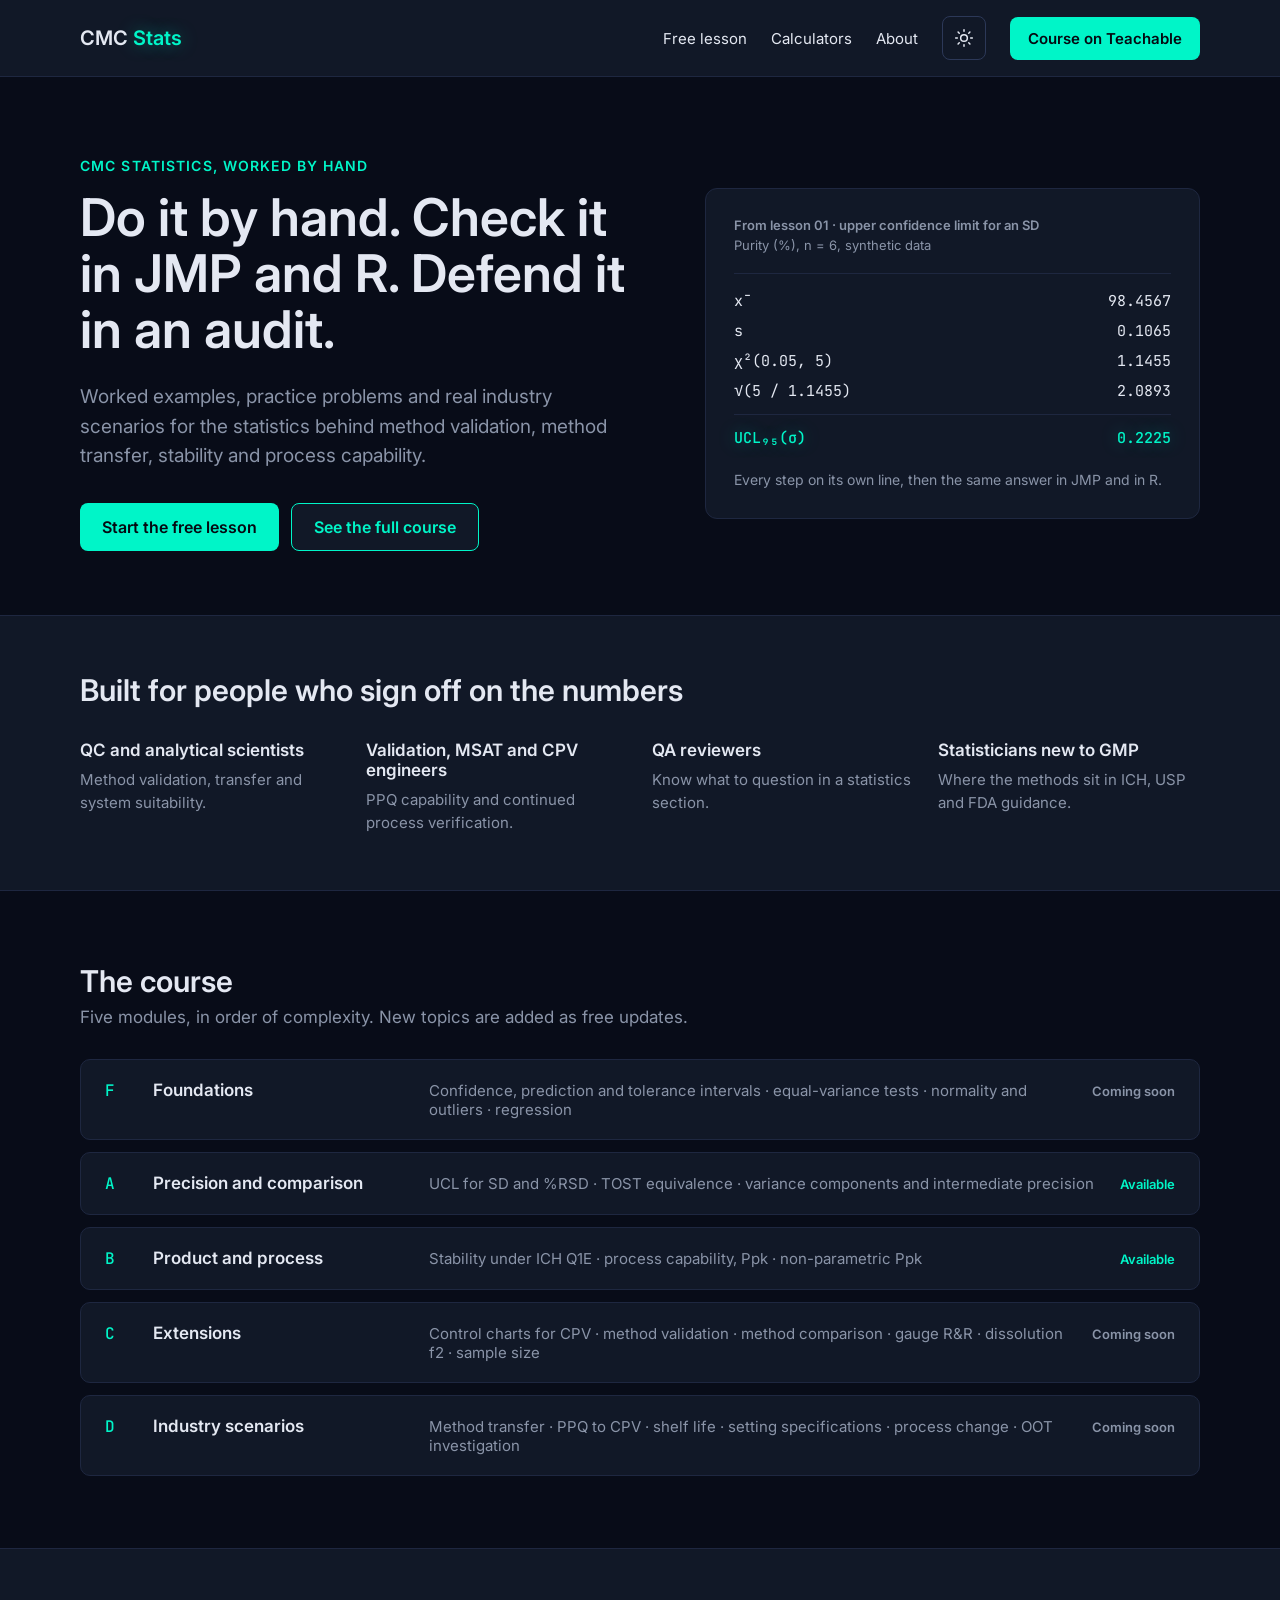
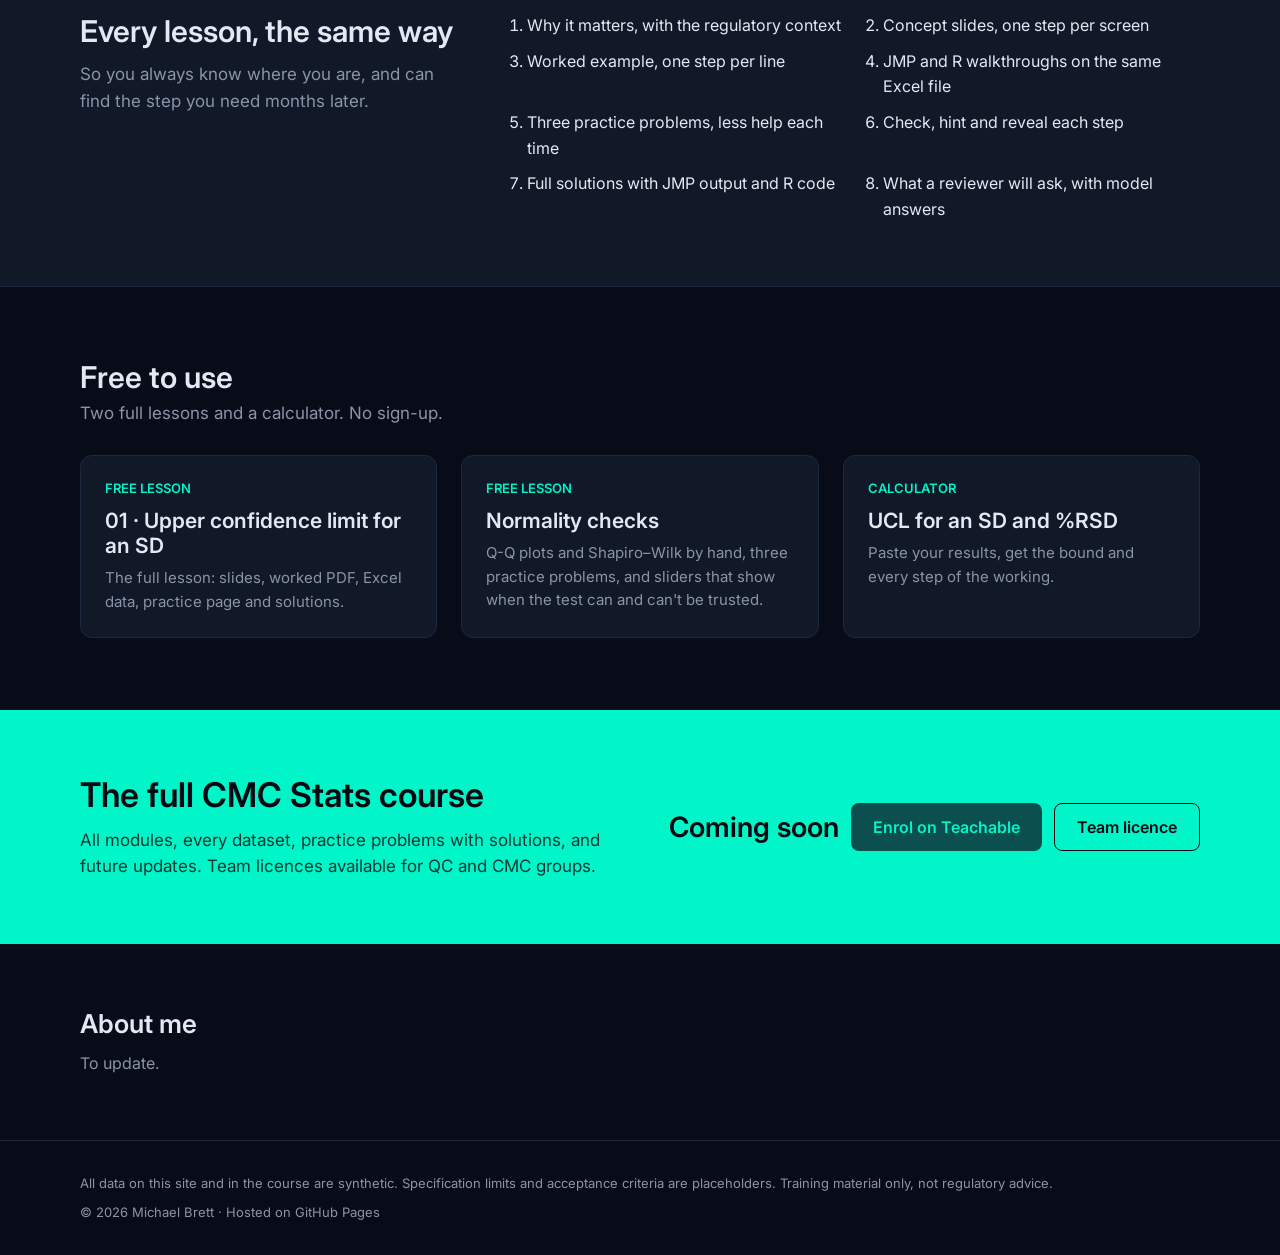
==== index.html @ 7815f7bc "Add free lesson: normality checks; typeset fractions in lesson 01 New lesson at lessons/normality/: " ====
<!DOCTYPE html>
<html lang="en"><head><meta charset="utf-8"><meta name="viewport" content="width=device-width, initial-scale=1">
<title>CMC Stats – worked statistics for pharma manufacturing</title><meta name="description" content="Worked examples, practice problems and industry scenarios for CMC statistics: method validation, transfer, stability and capability, by hand, in JMP and in R.">
<link rel="preconnect" href="https://fonts.googleapis.com"><link href="https://fonts.googleapis.com/css2?family=Inter:wght@400;500;600;700&family=JetBrains+Mono:wght@400;500&display=swap" rel="stylesheet"><link rel="icon" href="assets/favicon.svg" type="image/svg+xml"><link rel="stylesheet" href="assets/site.css"><script src="assets/theme.js"></script>
</head><body>


<div id="root" class="theme dark" style="font-family: Inter, system-ui, sans-serif; color: var(--ink); background: var(--bg); min-height: 100%">

<header style="border-bottom: 1px solid var(--line); background: var(--surface)">
<nav style="max-width: 1120px; margin: 0 auto; padding: 16px 24px; display: flex; flex-wrap: wrap; align-items: center; gap: 24px">
<a href="index.html" style="font-family: Inter, sans-serif; font-weight: 600; font-size: 20px; color: var(--ink); text-decoration: none; flex-grow: 1">CMC <span class="glow" style="color: var(--accent)">Stats</span></a>
<a href="#free-lesson" style="font-size: 15px; color: var(--ink); text-decoration: none">Free lesson</a>
<a href="calculator.html" style="font-size: 15px; color: var(--ink); text-decoration: none">Calculators</a>
<a href="#about" style="font-size: 15px; color: var(--ink); text-decoration: none">About</a>
<button type="button" class="theme-toggle" aria-label="Switch theme" style="width: 44px; height: 44px; border-radius: 8px; border: 1px solid var(--line-strong); background: var(--surface); color: var(--ink); cursor: pointer; display: flex; align-items: center; justify-content: center; padding: 0"><svg class="i-moon" width="20" height="20" viewBox="0 0 24 24" fill="none" stroke="currentColor" stroke-width="1.8" stroke-linecap="round" stroke-linejoin="round" aria-hidden="true"><path d="M21 12.8A9 9 0 1 1 11.2 3a7 7 0 0 0 9.8 9.8z"></path></svg><svg class="i-sun" width="20" height="20" viewBox="0 0 24 24" fill="none" stroke="currentColor" stroke-width="1.8" stroke-linecap="round" aria-hidden="true"><circle cx="12" cy="12" r="4"></circle><path d="M12 2v2M12 20v2M4.9 4.9l1.4 1.4M17.7 17.7l1.4 1.4M2 12h2M20 12h2M4.9 19.1l1.4-1.4M17.7 6.3l1.4-1.4"></path></svg></button>
<a href="#buy" style="font-size: 15px; font-weight: 600; color: var(--on-accent); background: var(--accent); padding: 12px 18px; border-radius: 8px; text-decoration: none">Course on Teachable</a>
</nav>
</header>

<section style="max-width: 1120px; margin: 0 auto; padding: 80px 24px 64px; display: flex; flex-wrap: wrap; gap: 48px; align-items: center">
<div style="flex: 1 1 520px; min-width: 0">
<p style="margin: 0 0 16px; font-size: 14px; font-weight: 600; letter-spacing: 0.08em; text-transform: uppercase; color: var(--accent)">CMC statistics, worked by hand</p>
<h1 style="margin: 0 0 24px; font-family: Inter, sans-serif; font-weight: 600; font-size: 52px; line-height: 1.08">Do it by hand. Check it in JMP and R. Defend it in an audit.</h1>
<p style="margin: 0 0 32px; font-size: 19px; line-height: 1.55; color: var(--muted); max-width: 560px">Worked examples, practice problems and real industry scenarios for the statistics behind method validation, method transfer, stability and process capability.</p>
<div style="display: flex; flex-wrap: wrap; gap: 12px">
<a href="#free-lesson" style="font-size: 16px; font-weight: 600; color: var(--on-accent); background: var(--accent); padding: 14px 22px; border-radius: 8px; text-decoration: none">Start the free lesson</a>
<a href="#buy" style="font-size: 16px; font-weight: 600; color: var(--accent); background: var(--surface); border: 1px solid var(--accent); padding: 13px 22px; border-radius: 8px; text-decoration: none">See the full course</a>
</div>
</div>
<div style="flex: 1 1 380px; min-width: 0; background: var(--surface); border: 1px solid var(--line); border-radius: 12px; padding: 28px">
<p style="margin: 0 0 4px; font-size: 13px; font-weight: 600; color: var(--muted)">From lesson 01 · upper confidence limit for an SD</p>
<p style="margin: 0 0 20px; font-size: 13px; color: var(--muted)">Purity (%), n = 6, synthetic data</p>
<div style="font-family: 'JetBrains Mono', monospace; font-size: 15px; line-height: 2; border-top: 1px solid var(--line); padding-top: 12px">
<div style="display: flex; justify-content: space-between"><span>x̄</span><span>98.4567</span></div>
<div style="display: flex; justify-content: space-between"><span>s</span><span>0.1065</span></div>
<div style="display: flex; justify-content: space-between"><span>χ²(0.05, 5)</span><span>1.1455</span></div>
<div style="display: flex; justify-content: space-between"><span>√(5 / 1.1455)</span><span>2.0893</span></div>
<div class="glow" style="display: flex; justify-content: space-between; border-top: 1px solid var(--line); margin-top: 8px; padding-top: 8px; font-weight: 500; color: var(--accent)"><span>UCL₉₅(σ)</span><span>0.2225</span></div>
</div>
<p style="margin: 16px 0 0; font-size: 14px; line-height: 1.5; color: var(--muted)">Every step on its own line, then the same answer in JMP and in R.</p>
</div>
</section>

<section style="background: var(--surface); border-top: 1px solid var(--line); border-bottom: 1px solid var(--line)">
<div style="max-width: 1120px; margin: 0 auto; padding: 56px 24px">
<h2 style="margin: 0 0 32px; font-family: Inter, sans-serif; font-weight: 600; font-size: 30px">Built for people who sign off on the numbers</h2>
<div style="display: grid; grid-template-columns: repeat(4, minmax(0, 1fr)); gap: 24px">
<div><h3 style="margin: 0 0 8px; font-size: 17px; font-weight: 600">QC and analytical scientists</h3><p style="margin: 0; font-size: 15px; line-height: 1.55; color: var(--muted)">Method validation, transfer and system suitability.</p></div>
<div><h3 style="margin: 0 0 8px; font-size: 17px; font-weight: 600">Validation, MSAT and CPV engineers</h3><p style="margin: 0; font-size: 15px; line-height: 1.55; color: var(--muted)">PPQ capability and continued process verification.</p></div>
<div><h3 style="margin: 0 0 8px; font-size: 17px; font-weight: 600">QA reviewers</h3><p style="margin: 0; font-size: 15px; line-height: 1.55; color: var(--muted)">Know what to question in a statistics section.</p></div>
<div><h3 style="margin: 0 0 8px; font-size: 17px; font-weight: 600">Statisticians new to GMP</h3><p style="margin: 0; font-size: 15px; line-height: 1.55; color: var(--muted)">Where the methods sit in ICH, USP and FDA guidance.</p></div>
</div>
</div>
</section>

<section style="max-width: 1120px; margin: 0 auto; padding: 72px 24px">
<h2 style="margin: 0 0 8px; font-family: Inter, sans-serif; font-weight: 600; font-size: 30px">The course</h2>
<p style="margin: 0 0 32px; font-size: 17px; color: var(--muted)">Five modules, in order of complexity. New topics are added as free updates.</p>
<div style="display: flex; flex-direction: column; gap: 12px">
<div style="display: flex; flex-wrap: wrap; gap: 16px; align-items: baseline; background: var(--surface); border: 1px solid var(--line); border-radius: 10px; padding: 20px 24px">
<span style="font-family: 'JetBrains Mono', monospace; font-weight: 500; color: var(--accent); width: 32px">F</span>
<span style="font-weight: 600; font-size: 17px; flex: 0 1 260px">Foundations</span>
<span style="font-size: 15px; color: var(--muted); flex: 1 1 400px">Confidence, prediction and tolerance intervals · equal-variance tests · normality and outliers · regression</span>
<span style="font-size: 13px; font-weight: 600; color: var(--muted)">Coming soon</span>
</div>
<div style="display: flex; flex-wrap: wrap; gap: 16px; align-items: baseline; background: var(--surface); border: 1px solid var(--line); border-radius: 10px; padding: 20px 24px">
<span style="font-family: 'JetBrains Mono', monospace; font-weight: 500; color: var(--accent); width: 32px">A</span>
<span style="font-weight: 600; font-size: 17px; flex: 0 1 260px">Precision and comparison</span>
<span style="font-size: 15px; color: var(--muted); flex: 1 1 400px">UCL for SD and %RSD · TOST equivalence · variance components and intermediate precision</span>
<span style="font-size: 13px; font-weight: 600; color: var(--accent)">Available</span>
</div>
<div style="display: flex; flex-wrap: wrap; gap: 16px; align-items: baseline; background: var(--surface); border: 1px solid var(--line); border-radius: 10px; padding: 20px 24px">
<span style="font-family: 'JetBrains Mono', monospace; font-weight: 500; color: var(--accent); width: 32px">B</span>
<span style="font-weight: 600; font-size: 17px; flex: 0 1 260px">Product and process</span>
<span style="font-size: 15px; color: var(--muted); flex: 1 1 400px">Stability under ICH Q1E · process capability, Ppk · non-parametric Ppk</span>
<span style="font-size: 13px; font-weight: 600; color: var(--accent)">Available</span>
</div>
<div style="display: flex; flex-wrap: wrap; gap: 16px; align-items: baseline; background: var(--surface); border: 1px solid var(--line); border-radius: 10px; padding: 20px 24px">
<span style="font-family: 'JetBrains Mono', monospace; font-weight: 500; color: var(--accent); width: 32px">C</span>
<span style="font-weight: 600; font-size: 17px; flex: 0 1 260px">Extensions</span>
<span style="font-size: 15px; color: var(--muted); flex: 1 1 400px">Control charts for CPV · method validation · method comparison · gauge R&amp;R · dissolution f2 · sample size</span>
<span style="font-size: 13px; font-weight: 600; color: var(--muted)">Coming soon</span>
</div>
<div style="display: flex; flex-wrap: wrap; gap: 16px; align-items: baseline; background: var(--surface); border: 1px solid var(--line); border-radius: 10px; padding: 20px 24px">
<span style="font-family: 'JetBrains Mono', monospace; font-weight: 500; color: var(--accent); width: 32px">D</span>
<span style="font-weight: 600; font-size: 17px; flex: 0 1 260px">Industry scenarios</span>
<span style="font-size: 15px; color: var(--muted); flex: 1 1 400px">Method transfer · PPQ to CPV · shelf life · setting specifications · process change · OOT investigation</span>
<span style="font-size: 13px; font-weight: 600; color: var(--muted)">Coming soon</span>
</div>
</div>
</section>

<section style="background: var(--surface); border-top: 1px solid var(--line); border-bottom: 1px solid var(--line)">
<div style="max-width: 1120px; margin: 0 auto; padding: 64px 24px; display: flex; flex-wrap: wrap; gap: 48px">
<div style="flex: 1 1 320px; min-width: 0">
<h2 style="margin: 0 0 12px; font-family: Inter, sans-serif; font-weight: 600; font-size: 30px">Every lesson, the same way</h2>
<p style="margin: 0; font-size: 17px; line-height: 1.55; color: var(--muted)">So you always know where you are, and can find the step you need months later.</p>
</div>
<ol style="flex: 2 1 560px; min-width: 0; margin: 0; padding-left: 22px; font-size: 16px; line-height: 1.6; display: grid; grid-template-columns: repeat(2, minmax(0, 1fr)); column-gap: 40px; row-gap: 10px">
<li>Why it matters, with the regulatory context</li>
<li>Concept slides, one step per screen</li>
<li>Worked example, one step per line</li>
<li>JMP and R walkthroughs on the same Excel file</li>
<li>Three practice problems, less help each time</li>
<li>Check, hint and reveal each step</li>
<li>Full solutions with JMP output and R code</li>
<li>What a reviewer will ask, with model answers</li>
</ol>
</div>
</section>

<section id="free-lesson" style="max-width: 1120px; margin: 0 auto; padding: 72px 24px">
<h2 style="margin: 0 0 8px; font-family: Inter, sans-serif; font-weight: 600; font-size: 30px">Free to use</h2>
<p style="margin: 0 0 32px; font-size: 17px; color: var(--muted)">Two full lessons and a calculator. No sign-up.</p>
<div style="display: grid; grid-template-columns: repeat(3, minmax(0, 1fr)); gap: 24px">
<a href="lessons/01/" style="display: block; background: var(--surface); border: 1px solid var(--line); border-radius: 12px; padding: 24px; text-decoration: none; color: var(--ink)">
<p style="margin: 0 0 12px; font-size: 13px; font-weight: 600; color: var(--accent)">FREE LESSON</p>
<h3 style="margin: 0 0 8px; font-family: Inter, sans-serif; font-size: 21px; font-weight: 600">01 · Upper confidence limit for an SD</h3>
<p style="margin: 0; font-size: 15px; line-height: 1.55; color: var(--muted)">The full lesson: slides, worked PDF, Excel data, practice page and solutions.</p>
</a>
<a href="lessons/normality/" style="display: block; background: var(--surface); border: 1px solid var(--line); border-radius: 12px; padding: 24px; text-decoration: none; color: var(--ink)">
<p style="margin: 0 0 12px; font-size: 13px; font-weight: 600; color: var(--accent)">FREE LESSON</p>
<h3 style="margin: 0 0 8px; font-family: Inter, sans-serif; font-size: 21px; font-weight: 600">Normality checks</h3>
<p style="margin: 0; font-size: 15px; line-height: 1.55; color: var(--muted)">Q-Q plots and Shapiro–Wilk by hand, three practice problems, and sliders that show when the test can and can't be trusted.</p>
</a>
<a href="calculator.html" style="display: block; background: var(--surface); border: 1px solid var(--line); border-radius: 12px; padding: 24px; text-decoration: none; color: var(--ink)">
<p style="margin: 0 0 12px; font-size: 13px; font-weight: 600; color: var(--accent)">CALCULATOR</p>
<h3 style="margin: 0 0 8px; font-family: Inter, sans-serif; font-size: 21px; font-weight: 600">UCL for an SD and %RSD</h3>
<p style="margin: 0; font-size: 15px; line-height: 1.55; color: var(--muted)">Paste your results, get the bound and every step of the working.</p>
</a>

</div>
</section>

<section id="buy" style="background: var(--accent); color: var(--on-accent)">
<div style="max-width: 1120px; margin: 0 auto; padding: 64px 24px; display: flex; flex-wrap: wrap; gap: 32px; align-items: center">
<div style="flex: 1 1 520px; min-width: 0">
<h2 style="margin: 0 0 12px; font-family: Inter, sans-serif; font-weight: 600; font-size: 34px">The full CMC Stats course</h2>
<p style="margin: 0; font-size: 17px; line-height: 1.55; color: var(--on-accent-soft)">All modules, every dataset, practice problems with solutions, and future updates. Team licences available for QC and CMC groups.</p>
</div>
<div style="display: flex; flex-wrap: wrap; gap: 12px; align-items: center">
<span style="font-family: Inter, sans-serif; font-size: 28px; font-weight: 600">Coming soon</span>
<a href="#buy" aria-disabled="true" title="Teachable link added at launch" style="font-size: 16px; font-weight: 600; color: var(--accent); background: var(--surface); padding: 14px 22px; border-radius: 8px; text-decoration: none">Enrol on Teachable</a>
<a href="mailto:micl.brett@gmail.com?subject=Team%20licence" style="font-size: 16px; font-weight: 600; color: var(--on-accent); border: 1px solid var(--on-accent); padding: 13px 22px; border-radius: 8px; text-decoration: none">Team licence</a>
</div>
</div>
</section>

<section id="about" style="max-width: 1120px; margin: 0 auto; padding: 64px 24px">
<h2 style="margin: 0 0 12px; font-family: Inter, sans-serif; font-weight: 600; font-size: 26px">About me</h2>
<p style="margin: 0; font-size: 16px; line-height: 1.6; color: var(--muted)">To update.</p>
</section>

<footer style="border-top: 1px solid var(--line)">
<div style="max-width: 1120px; margin: 0 auto; padding: 32px 24px; font-size: 13px; line-height: 1.6; color: var(--muted)">
<p style="margin: 0 0 8px">All data on this site and in the course are synthetic. Specification limits and acceptance criteria are placeholders. Training material only, not regulatory advice.</p>
<p style="margin: 0">© 2026 Michael Brett · Hosted on GitHub Pages</p>
</div>
</footer>

</div>

</body></html>
---- assets/site.css ----
body{margin:0}
.theme{--bg:#F4F6FA;--surface:#FFFFFF;--ink:#0D1225;--ink-soft:#2B3550;--muted:#4C566B;--line:#DEE3EC;--line-strong:#BCC5D4;--field:#FAFBFD;--accent:#00806A;--accent-strong:#00604F;--accent-tint:#E0F5F0;--accent-2:#2FA88F;--accent-3:#A3DDD1;--on-accent:#FFFFFF;--on-accent-soft:#CFEFE8;--bad:#B42318;--bad-tint:#FDECEA}
.theme.dark{--bg:#080C18;--surface:#111827;--ink:#E4E8F2;--ink-soft:#B0BAD0;--muted:#8A94A8;--line:#1E2740;--line-strong:#2C3858;--field:#0D1225;--accent:#00F5C8;--accent-strong:#7FFFE6;--accent-tint:#0B2730;--accent-2:#00A88A;--accent-3:#0E5F57;--on-accent:#050A12;--on-accent-soft:#0A3A35;--bad:#FF7A6B;--bad-tint:#3A1814}
.theme a{color:var(--accent)}.theme a:hover{color:var(--accent-strong)}
.theme.dark .glow{text-shadow:0 0 18px rgba(0,245,200,.4)}
.theme .i-sun{display:none}.theme.dark .i-sun{display:block}.theme.dark .i-moon{display:none}
#root{min-height:100vh}
a[aria-disabled="true"]{opacity:.75;cursor:default}
@media (max-width:760px){
  [style*="grid-template-columns: repeat(4"],[style*="grid-template-columns: repeat(3"],[style*="grid-template-columns: repeat(2"]{grid-template-columns:minmax(0,1fr)!important}
  h1{font-size:36px!important}
  nav a:not(:first-child):not(:last-child){font-size:14px!important}
}
@media (max-width:760px){
  header nav > a:not(:first-child):not(:last-child){display:none!important}
  header nav{gap:12px!important}
  header nav > a:last-child{padding:10px 14px!important;font-size:14px!important}
}
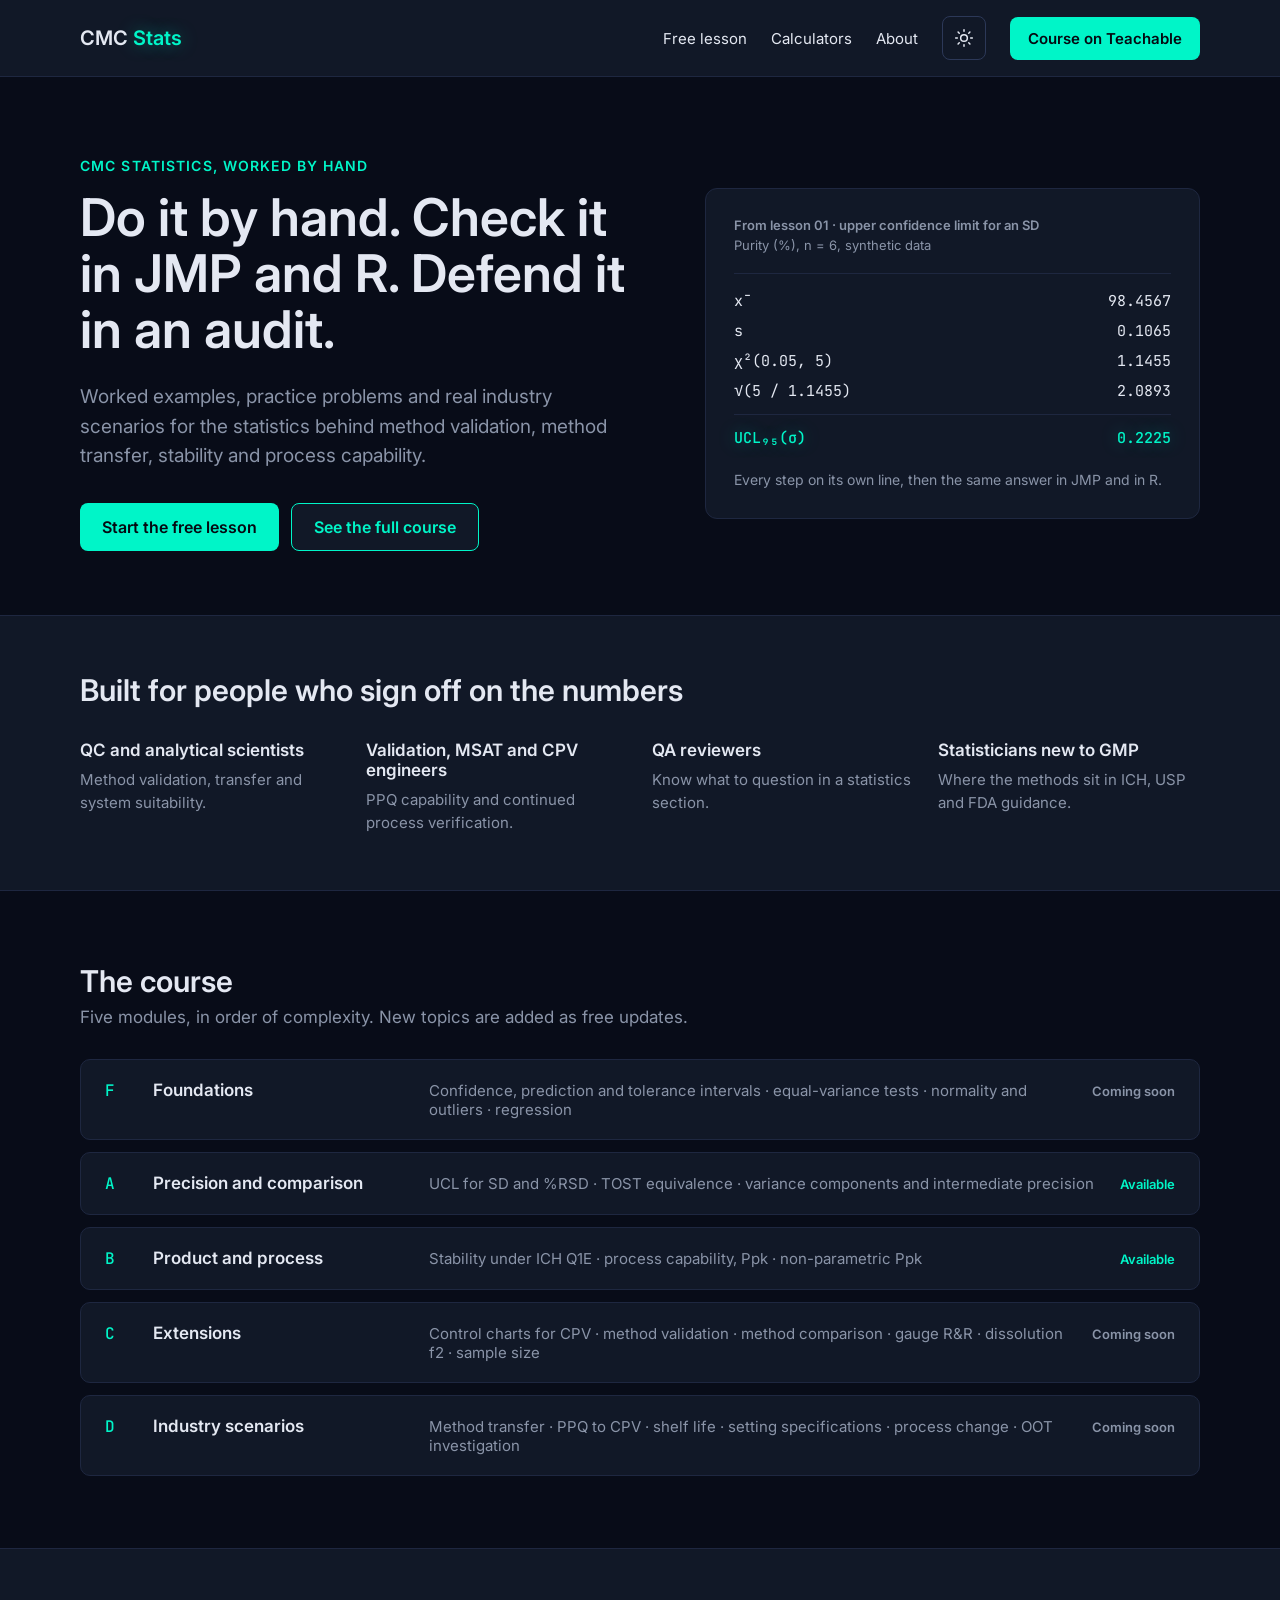
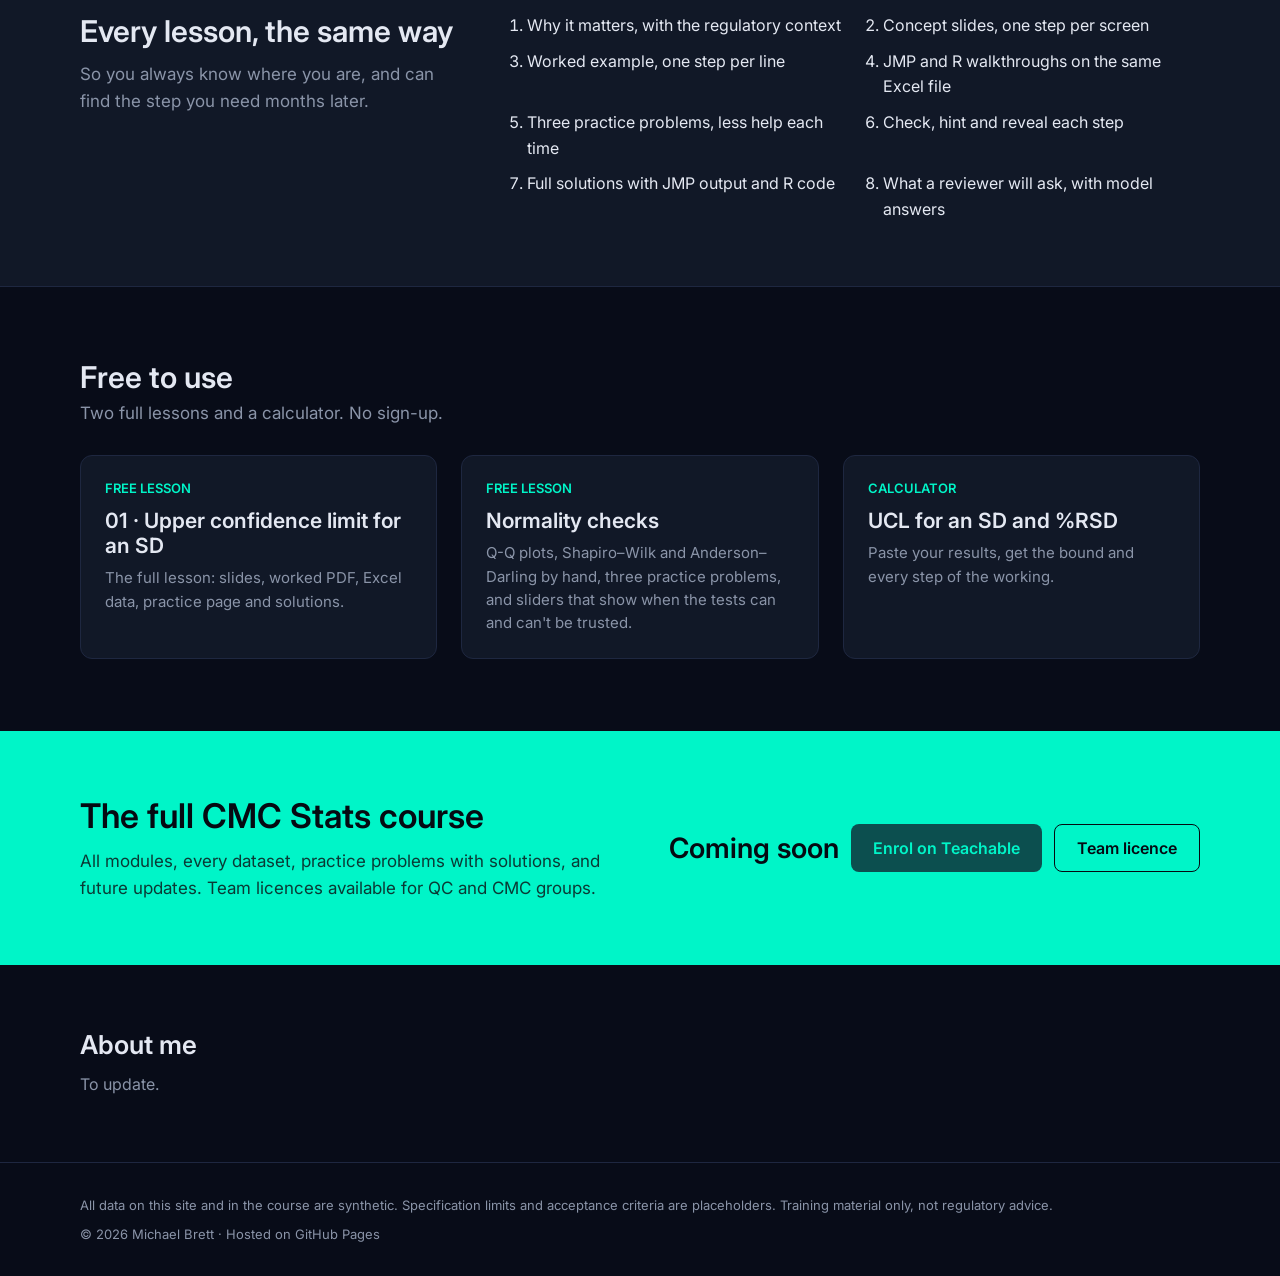
==== commit d8840c72: "Normality lesson: add Anderson–Darling alongside Shapiro–Wilk Worked example, guided and partly guid" ====
--- a/index.html
+++ b/index.html
@@ -122,7 +122,7 @@
 <a href="lessons/normality/" style="display: block; background: var(--surface); border: 1px solid var(--line); border-radius: 12px; padding: 24px; text-decoration: none; color: var(--ink)">
 <p style="margin: 0 0 12px; font-size: 13px; font-weight: 600; color: var(--accent)">FREE LESSON</p>
 <h3 style="margin: 0 0 8px; font-family: Inter, sans-serif; font-size: 21px; font-weight: 600">Normality checks</h3>
-<p style="margin: 0; font-size: 15px; line-height: 1.55; color: var(--muted)">Q-Q plots and Shapiro–Wilk by hand, three practice problems, and sliders that show when the test can and can't be trusted.</p>
+<p style="margin: 0; font-size: 15px; line-height: 1.55; color: var(--muted)">Q-Q plots, Shapiro–Wilk and Anderson–Darling by hand, three practice problems, and sliders that show when the tests can and can't be trusted.</p>
 </a>
 <a href="calculator.html" style="display: block; background: var(--surface); border: 1px solid var(--line); border-radius: 12px; padding: 24px; text-decoration: none; color: var(--ink)">
 <p style="margin: 0 0 12px; font-size: 13px; font-weight: 600; color: var(--accent)">CALCULATOR</p>
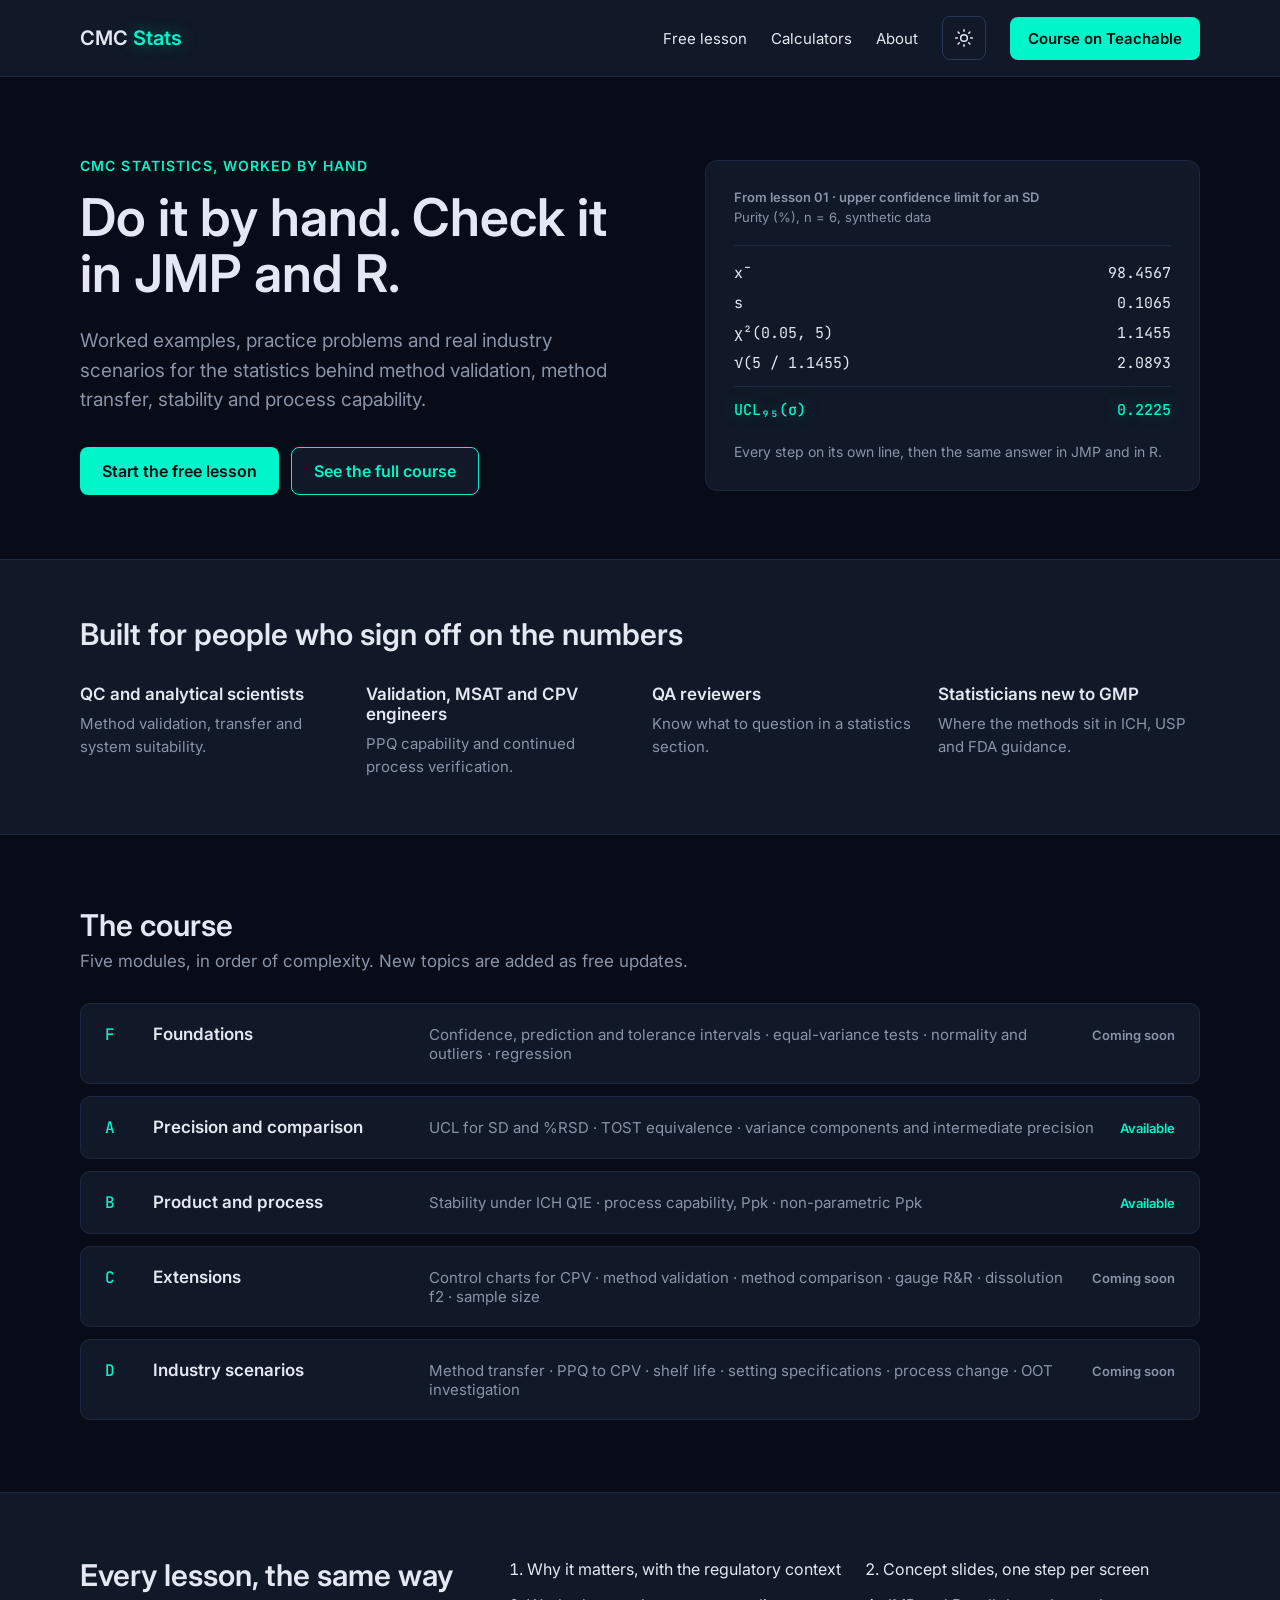
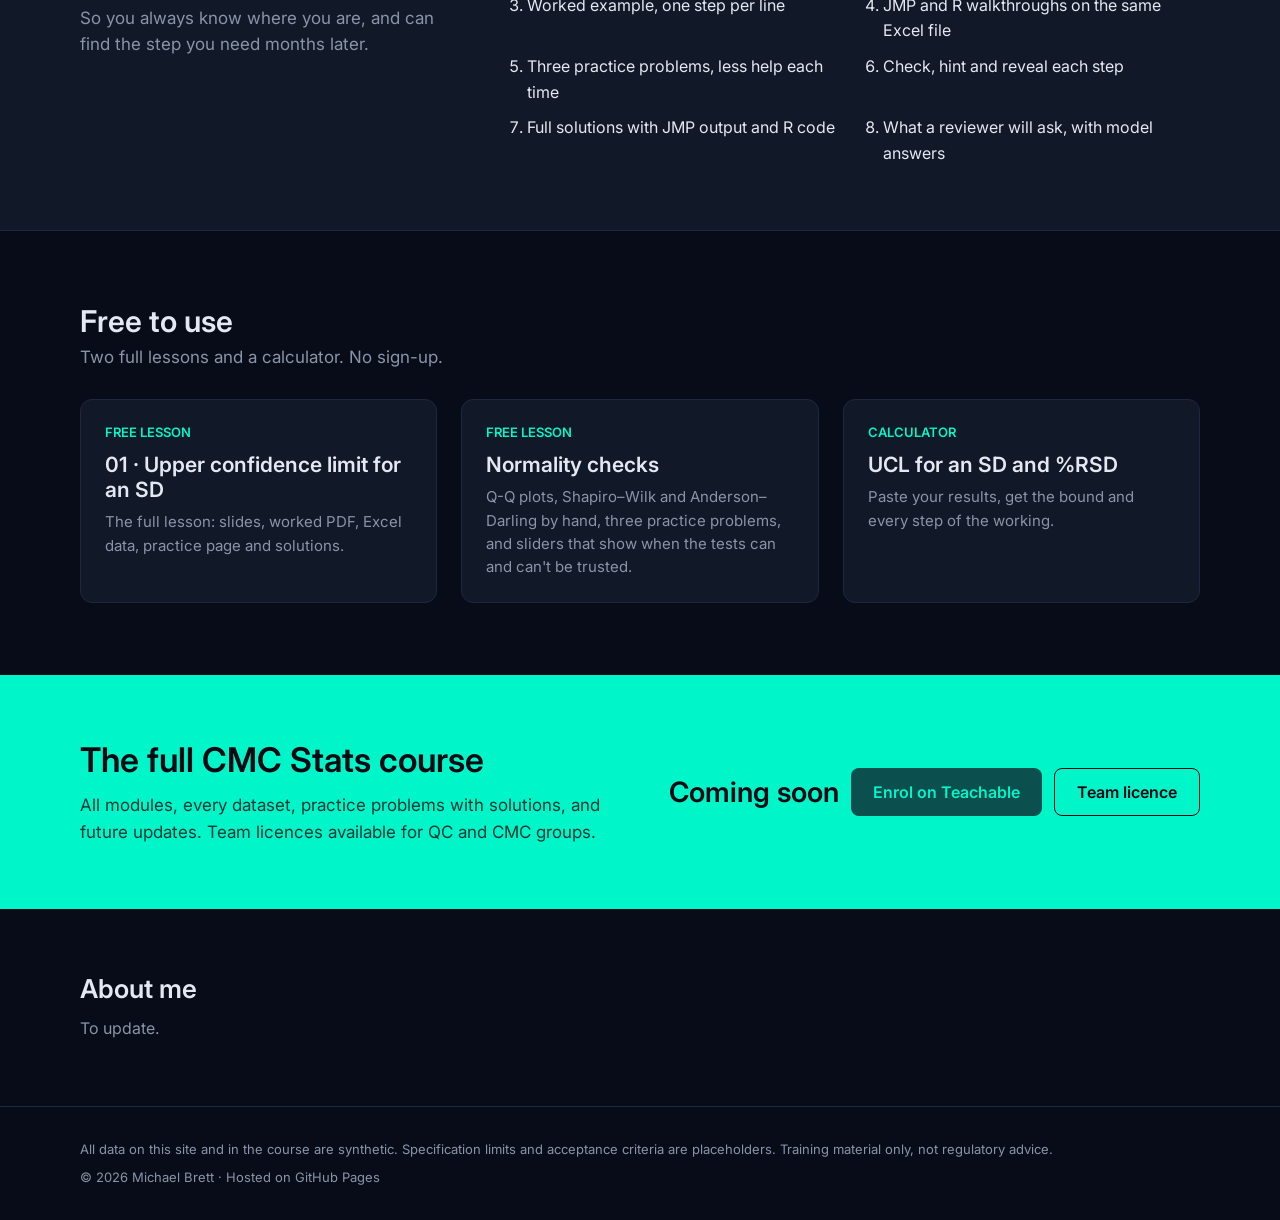
==== commit e5f9b75a: "Home: drop "Defend it in an audit" from the headline Co-Authored-By: Claude Opus 5.5 <noreply@anthro" ====
--- a/index.html
+++ b/index.html
@@ -21,7 +21,7 @@
 <section style="max-width: 1120px; margin: 0 auto; padding: 80px 24px 64px; display: flex; flex-wrap: wrap; gap: 48px; align-items: center">
 <div style="flex: 1 1 520px; min-width: 0">
 <p style="margin: 0 0 16px; font-size: 14px; font-weight: 600; letter-spacing: 0.08em; text-transform: uppercase; color: var(--accent)">CMC statistics, worked by hand</p>
-<h1 style="margin: 0 0 24px; font-family: Inter, sans-serif; font-weight: 600; font-size: 52px; line-height: 1.08">Do it by hand. Check it in JMP and R. Defend it in an audit.</h1>
+<h1 style="margin: 0 0 24px; font-family: Inter, sans-serif; font-weight: 600; font-size: 52px; line-height: 1.08">Do it by hand. Check it in JMP and R.</h1>
 <p style="margin: 0 0 32px; font-size: 19px; line-height: 1.55; color: var(--muted); max-width: 560px">Worked examples, practice problems and real industry scenarios for the statistics behind method validation, method transfer, stability and process capability.</p>
 <div style="display: flex; flex-wrap: wrap; gap: 12px">
 <a href="#free-lesson" style="font-size: 16px; font-weight: 600; color: var(--on-accent); background: var(--accent); padding: 14px 22px; border-radius: 8px; text-decoration: none">Start the free lesson</a>
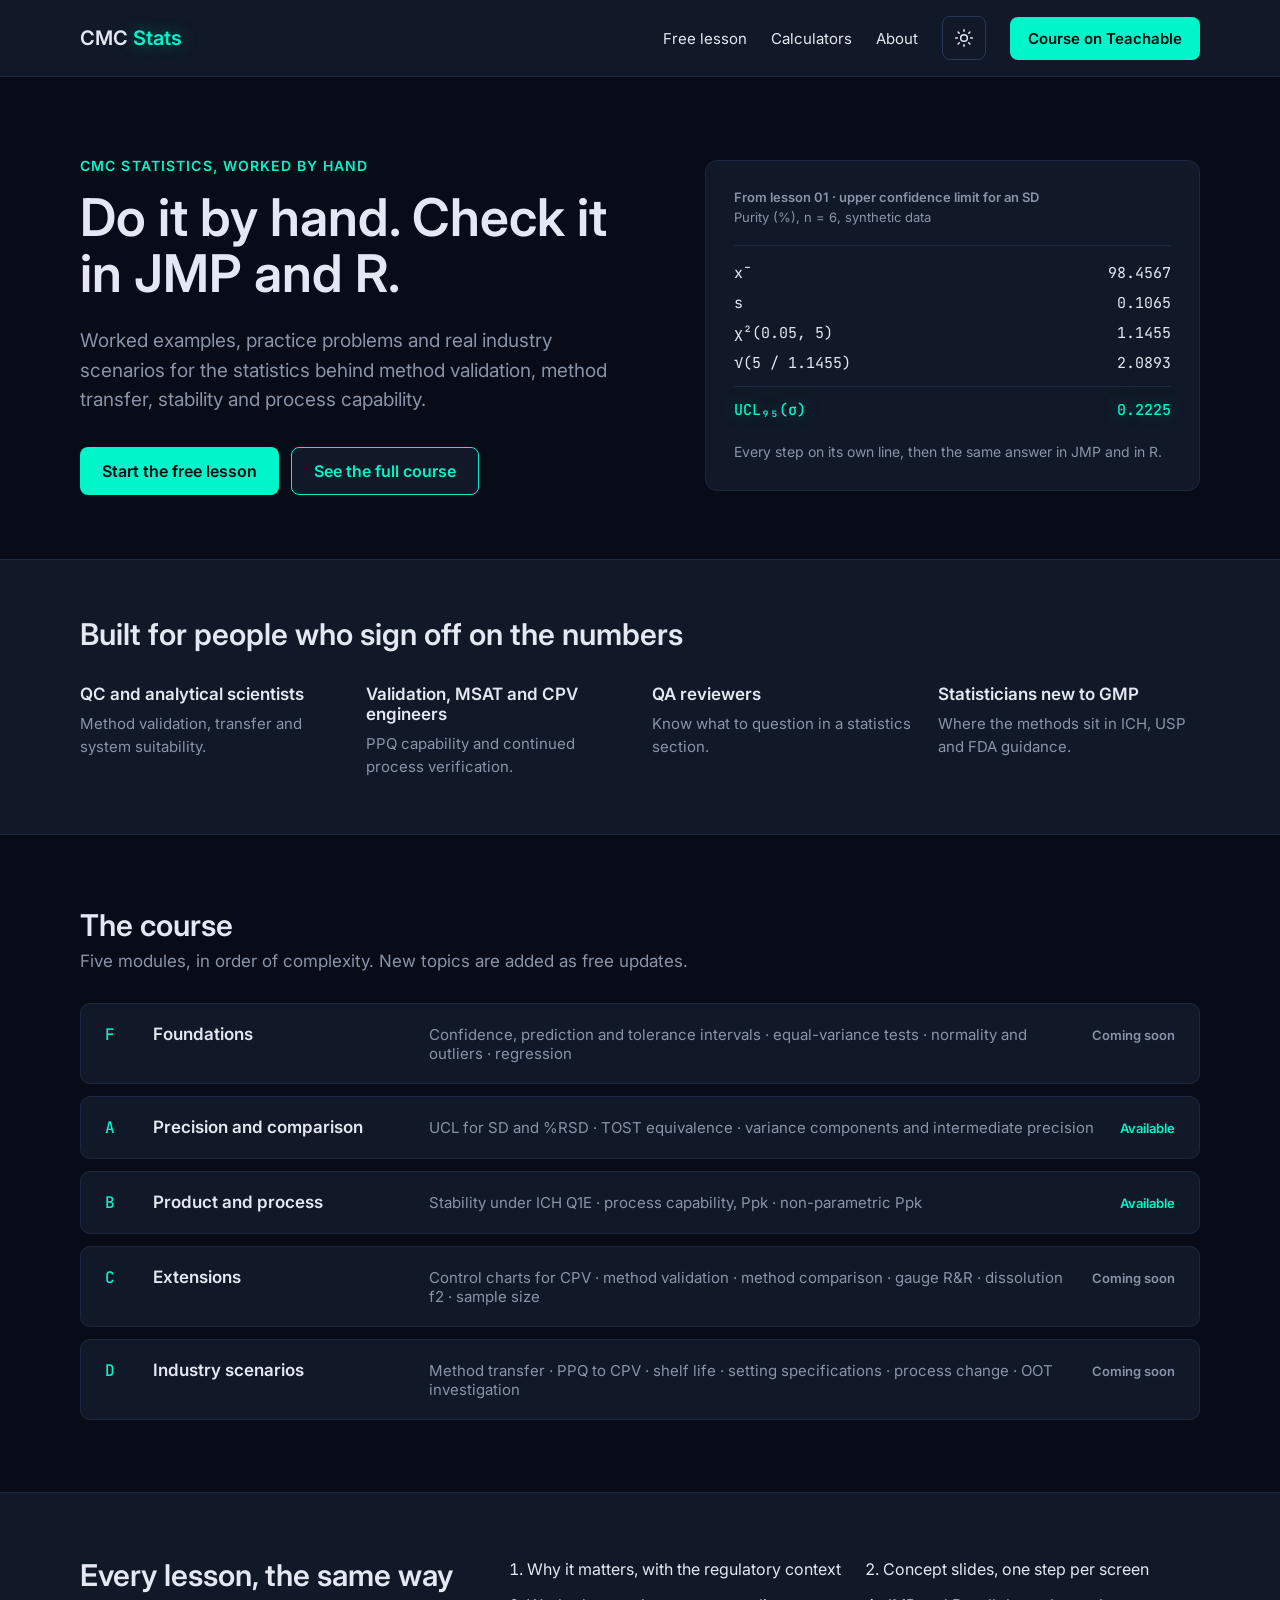
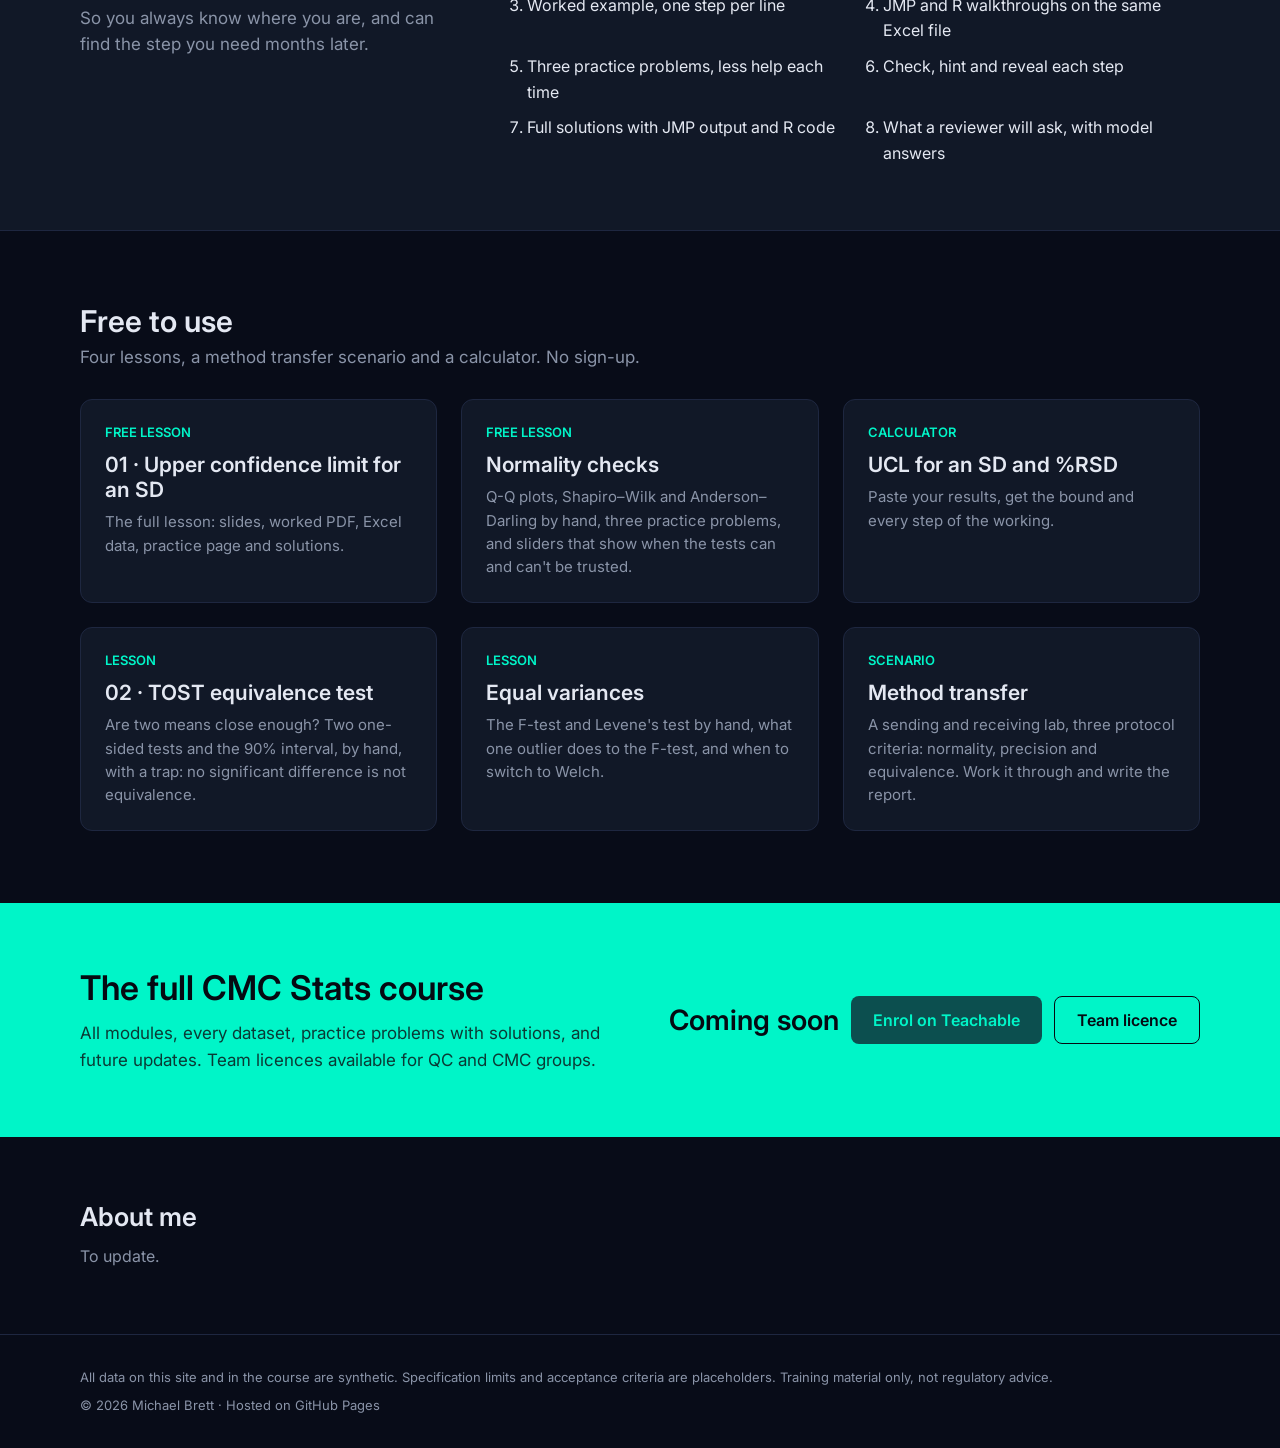
==== commit 2d4726ed: "Add TOST, equal variances and method transfer lessons Three new decks with PDFs and Excel data under" ====
--- a/index.html
+++ b/index.html
@@ -112,7 +112,7 @@
 
 <section id="free-lesson" style="max-width: 1120px; margin: 0 auto; padding: 72px 24px">
 <h2 style="margin: 0 0 8px; font-family: Inter, sans-serif; font-weight: 600; font-size: 30px">Free to use</h2>
-<p style="margin: 0 0 32px; font-size: 17px; color: var(--muted)">Two full lessons and a calculator. No sign-up.</p>
+<p style="margin: 0 0 32px; font-size: 17px; color: var(--muted)">Four lessons, a method transfer scenario and a calculator. No sign-up.</p>
 <div style="display: grid; grid-template-columns: repeat(3, minmax(0, 1fr)); gap: 24px">
 <a href="lessons/01/" style="display: block; background: var(--surface); border: 1px solid var(--line); border-radius: 12px; padding: 24px; text-decoration: none; color: var(--ink)">
 <p style="margin: 0 0 12px; font-size: 13px; font-weight: 600; color: var(--accent)">FREE LESSON</p>
@@ -128,6 +128,21 @@
 <p style="margin: 0 0 12px; font-size: 13px; font-weight: 600; color: var(--accent)">CALCULATOR</p>
 <h3 style="margin: 0 0 8px; font-family: Inter, sans-serif; font-size: 21px; font-weight: 600">UCL for an SD and %RSD</h3>
 <p style="margin: 0; font-size: 15px; line-height: 1.55; color: var(--muted)">Paste your results, get the bound and every step of the working.</p>
+</a>
+<a href="lessons/02/" style="display: block; background: var(--surface); border: 1px solid var(--line); border-radius: 12px; padding: 24px; text-decoration: none; color: var(--ink)">
+<p style="margin: 0 0 12px; font-size: 13px; font-weight: 600; color: var(--accent)">LESSON</p>
+<h3 style="margin: 0 0 8px; font-family: Inter, sans-serif; font-size: 21px; font-weight: 600">02 · TOST equivalence test</h3>
+<p style="margin: 0; font-size: 15px; line-height: 1.55; color: var(--muted)">Are two means close enough? Two one-sided tests and the 90% interval, by hand, with a trap: no significant difference is not equivalence.</p>
+</a>
+<a href="lessons/equal-variance/" style="display: block; background: var(--surface); border: 1px solid var(--line); border-radius: 12px; padding: 24px; text-decoration: none; color: var(--ink)">
+<p style="margin: 0 0 12px; font-size: 13px; font-weight: 600; color: var(--accent)">LESSON</p>
+<h3 style="margin: 0 0 8px; font-family: Inter, sans-serif; font-size: 21px; font-weight: 600">Equal variances</h3>
+<p style="margin: 0; font-size: 15px; line-height: 1.55; color: var(--muted)">The F-test and Levene's test by hand, what one outlier does to the F-test, and when to switch to Welch.</p>
+</a>
+<a href="lessons/method-transfer/" style="display: block; background: var(--surface); border: 1px solid var(--line); border-radius: 12px; padding: 24px; text-decoration: none; color: var(--ink)">
+<p style="margin: 0 0 12px; font-size: 13px; font-weight: 600; color: var(--accent)">SCENARIO</p>
+<h3 style="margin: 0 0 8px; font-family: Inter, sans-serif; font-size: 21px; font-weight: 600">Method transfer</h3>
+<p style="margin: 0; font-size: 15px; line-height: 1.55; color: var(--muted)">A sending and receiving lab, three protocol criteria: normality, precision and equivalence. Work it through and write the report.</p>
 </a>
 
 </div>
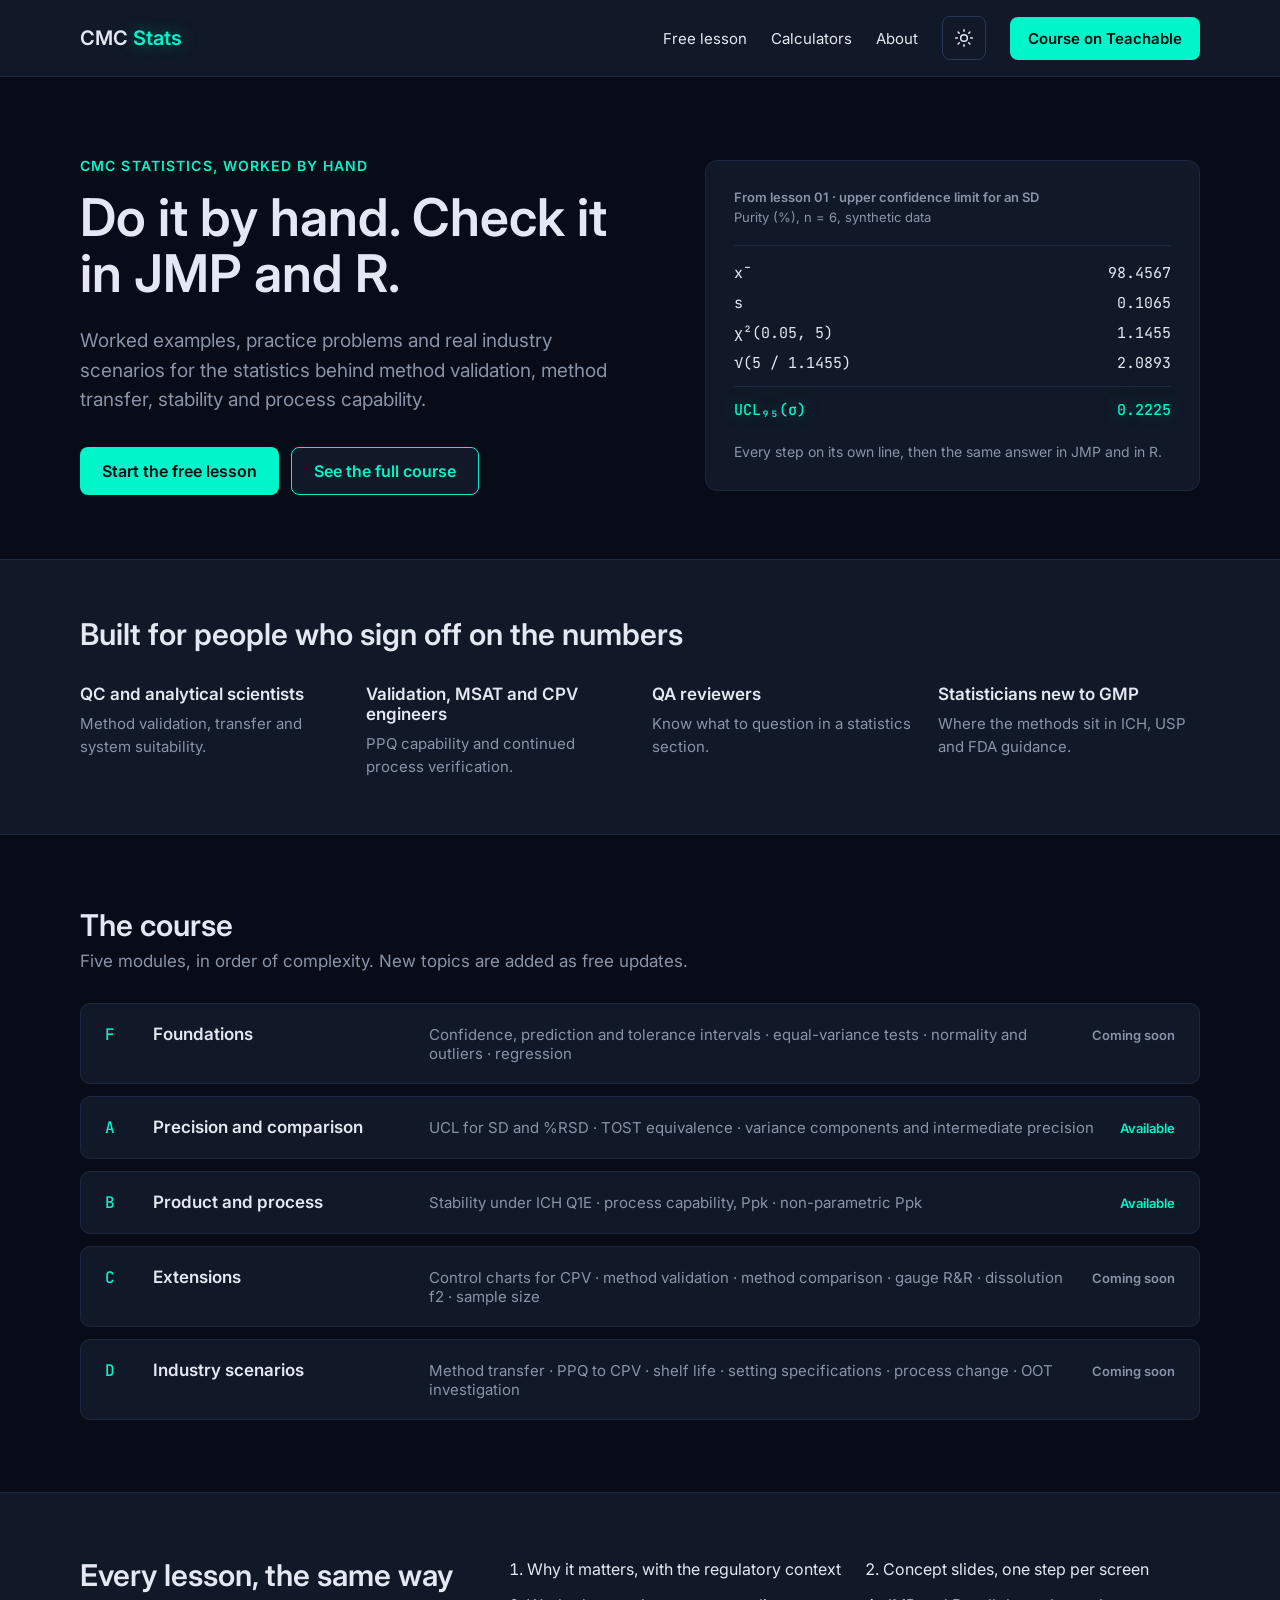
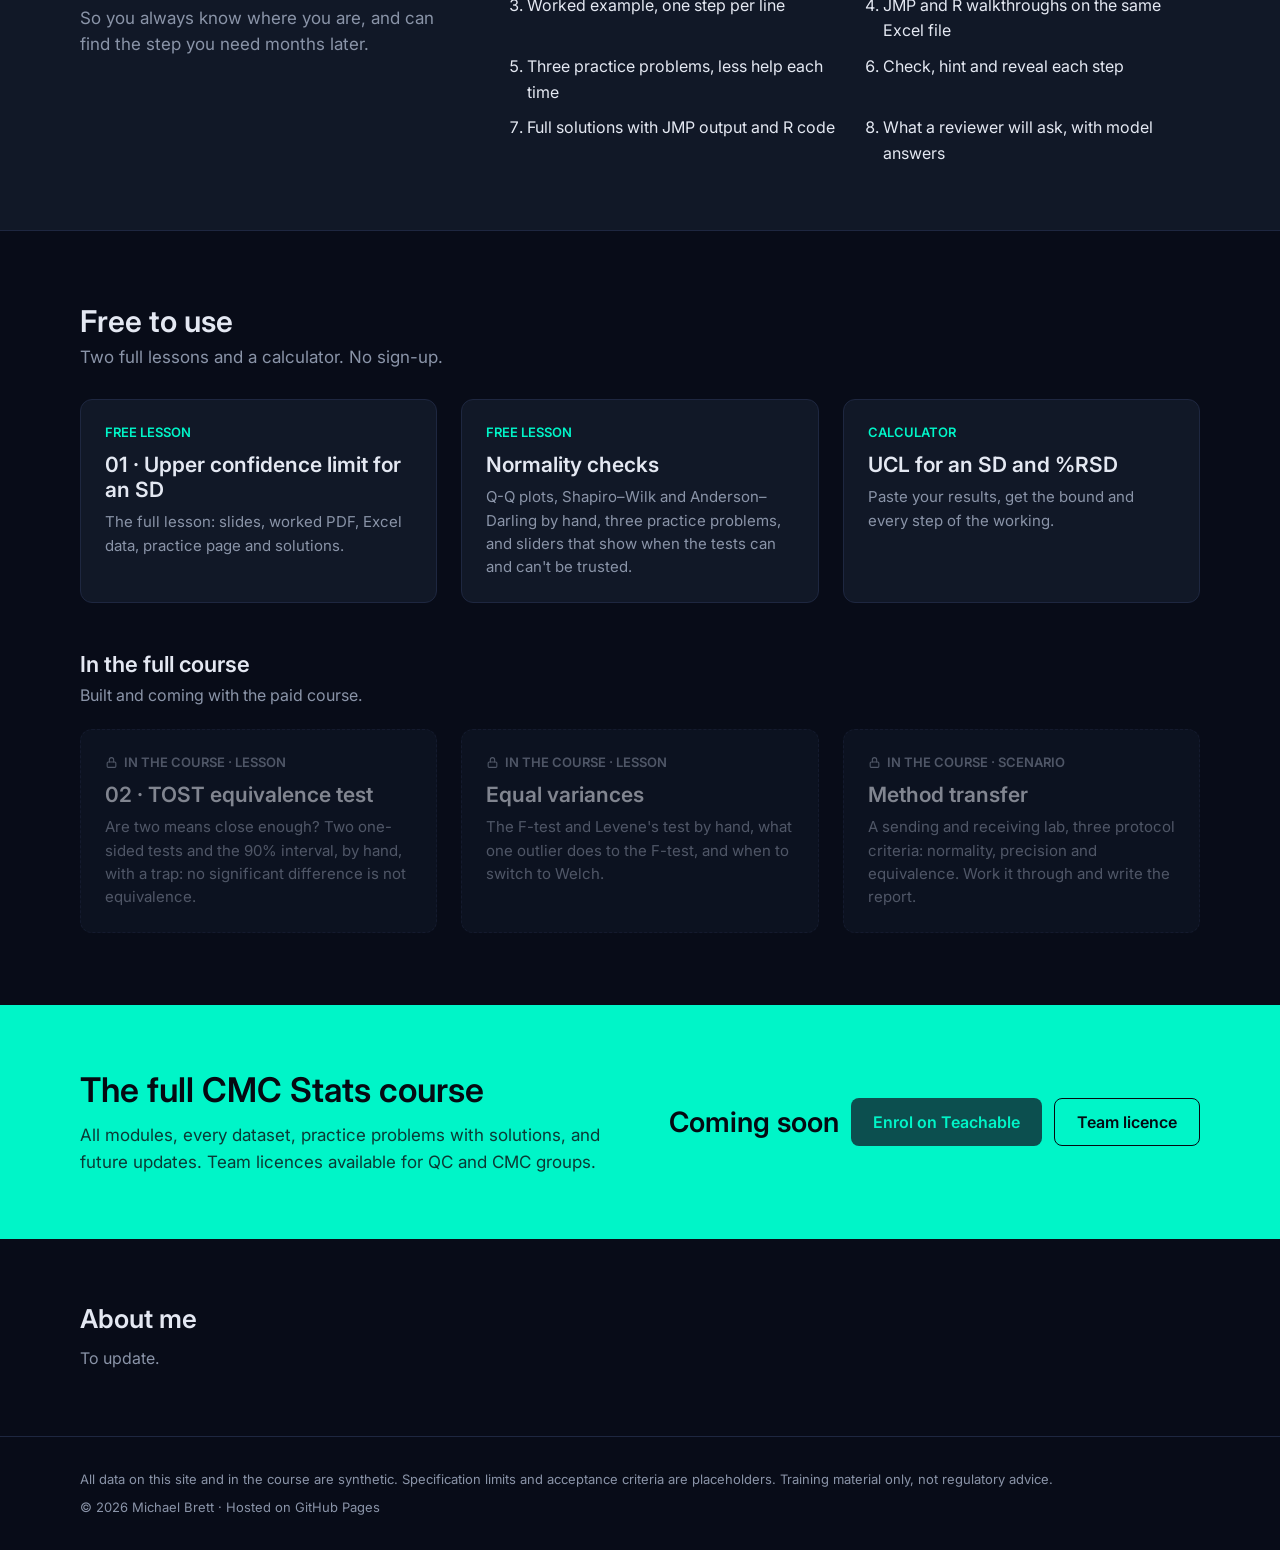
==== commit 1f5945e8: "Home: show course lessons as locked tiles, take the pages down TOST, equal variances and the method " ====
--- a/index.html
+++ b/index.html
@@ -112,7 +112,7 @@
 
 <section id="free-lesson" style="max-width: 1120px; margin: 0 auto; padding: 72px 24px">
 <h2 style="margin: 0 0 8px; font-family: Inter, sans-serif; font-weight: 600; font-size: 30px">Free to use</h2>
-<p style="margin: 0 0 32px; font-size: 17px; color: var(--muted)">Four lessons, a method transfer scenario and a calculator. No sign-up.</p>
+<p style="margin: 0 0 32px; font-size: 17px; color: var(--muted)">Two full lessons and a calculator. No sign-up.</p>
 <div style="display: grid; grid-template-columns: repeat(3, minmax(0, 1fr)); gap: 24px">
 <a href="lessons/01/" style="display: block; background: var(--surface); border: 1px solid var(--line); border-radius: 12px; padding: 24px; text-decoration: none; color: var(--ink)">
 <p style="margin: 0 0 12px; font-size: 13px; font-weight: 600; color: var(--accent)">FREE LESSON</p>
@@ -129,22 +129,26 @@
 <h3 style="margin: 0 0 8px; font-family: Inter, sans-serif; font-size: 21px; font-weight: 600">UCL for an SD and %RSD</h3>
 <p style="margin: 0; font-size: 15px; line-height: 1.55; color: var(--muted)">Paste your results, get the bound and every step of the working.</p>
 </a>
-<a href="lessons/02/" style="display: block; background: var(--surface); border: 1px solid var(--line); border-radius: 12px; padding: 24px; text-decoration: none; color: var(--ink)">
-<p style="margin: 0 0 12px; font-size: 13px; font-weight: 600; color: var(--accent)">LESSON</p>
+</div>
+
+<h3 style="margin: 48px 0 8px; font-family: Inter, sans-serif; font-weight: 600; font-size: 22px">In the full course</h3>
+<p style="margin: 0 0 24px; font-size: 16px; color: var(--muted)">Built and coming with the paid course.</p>
+<div class="course-tiles" style="display: grid; grid-template-columns: repeat(3, minmax(0, 1fr)); gap: 24px">
+<div aria-disabled="true" style="position: relative; background: var(--surface); border: 1px dashed var(--line); border-radius: 12px; padding: 24px; color: var(--ink); opacity: .55; cursor: default">
+<p style="margin: 0 0 12px; font-size: 13px; font-weight: 600; color: var(--muted)"><svg width="13" height="13" viewBox="0 0 24 24" fill="none" stroke="currentColor" stroke-width="2" stroke-linecap="round" stroke-linejoin="round" aria-hidden="true" style="vertical-align:-2px;margin-right:6px"><rect x="4" y="11" width="16" height="10" rx="2"></rect><path d="M8 11V7a4 4 0 0 1 8 0v4"></path></svg>IN THE COURSE · LESSON</p>
 <h3 style="margin: 0 0 8px; font-family: Inter, sans-serif; font-size: 21px; font-weight: 600">02 · TOST equivalence test</h3>
 <p style="margin: 0; font-size: 15px; line-height: 1.55; color: var(--muted)">Are two means close enough? Two one-sided tests and the 90% interval, by hand, with a trap: no significant difference is not equivalence.</p>
-</a>
-<a href="lessons/equal-variance/" style="display: block; background: var(--surface); border: 1px solid var(--line); border-radius: 12px; padding: 24px; text-decoration: none; color: var(--ink)">
-<p style="margin: 0 0 12px; font-size: 13px; font-weight: 600; color: var(--accent)">LESSON</p>
+</div>
+<div aria-disabled="true" style="position: relative; background: var(--surface); border: 1px dashed var(--line); border-radius: 12px; padding: 24px; color: var(--ink); opacity: .55; cursor: default">
+<p style="margin: 0 0 12px; font-size: 13px; font-weight: 600; color: var(--muted)"><svg width="13" height="13" viewBox="0 0 24 24" fill="none" stroke="currentColor" stroke-width="2" stroke-linecap="round" stroke-linejoin="round" aria-hidden="true" style="vertical-align:-2px;margin-right:6px"><rect x="4" y="11" width="16" height="10" rx="2"></rect><path d="M8 11V7a4 4 0 0 1 8 0v4"></path></svg>IN THE COURSE · LESSON</p>
 <h3 style="margin: 0 0 8px; font-family: Inter, sans-serif; font-size: 21px; font-weight: 600">Equal variances</h3>
 <p style="margin: 0; font-size: 15px; line-height: 1.55; color: var(--muted)">The F-test and Levene's test by hand, what one outlier does to the F-test, and when to switch to Welch.</p>
-</a>
-<a href="lessons/method-transfer/" style="display: block; background: var(--surface); border: 1px solid var(--line); border-radius: 12px; padding: 24px; text-decoration: none; color: var(--ink)">
-<p style="margin: 0 0 12px; font-size: 13px; font-weight: 600; color: var(--accent)">SCENARIO</p>
+</div>
+<div aria-disabled="true" style="position: relative; background: var(--surface); border: 1px dashed var(--line); border-radius: 12px; padding: 24px; color: var(--ink); opacity: .55; cursor: default">
+<p style="margin: 0 0 12px; font-size: 13px; font-weight: 600; color: var(--muted)"><svg width="13" height="13" viewBox="0 0 24 24" fill="none" stroke="currentColor" stroke-width="2" stroke-linecap="round" stroke-linejoin="round" aria-hidden="true" style="vertical-align:-2px;margin-right:6px"><rect x="4" y="11" width="16" height="10" rx="2"></rect><path d="M8 11V7a4 4 0 0 1 8 0v4"></path></svg>IN THE COURSE · SCENARIO</p>
 <h3 style="margin: 0 0 8px; font-family: Inter, sans-serif; font-size: 21px; font-weight: 600">Method transfer</h3>
 <p style="margin: 0; font-size: 15px; line-height: 1.55; color: var(--muted)">A sending and receiving lab, three protocol criteria: normality, precision and equivalence. Work it through and write the report.</p>
-</a>
-
+</div>
 </div>
 </section>
 
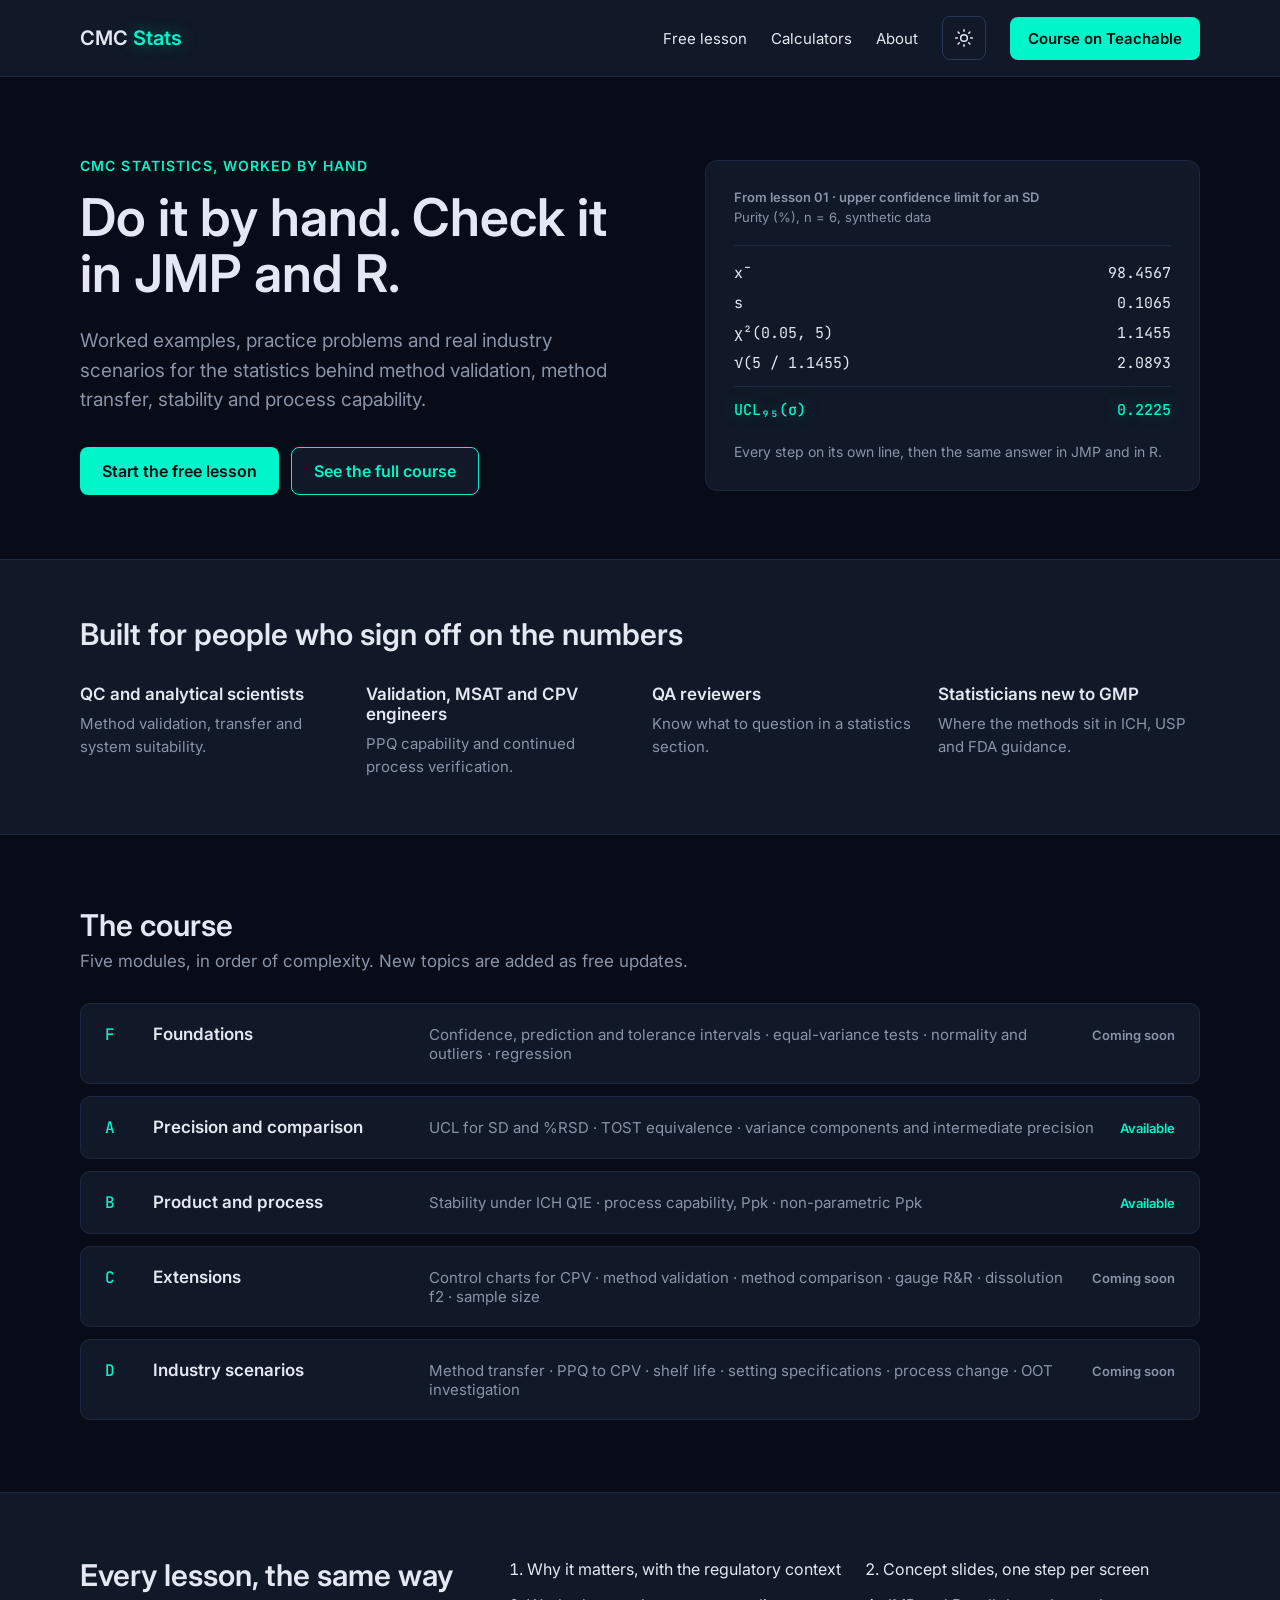
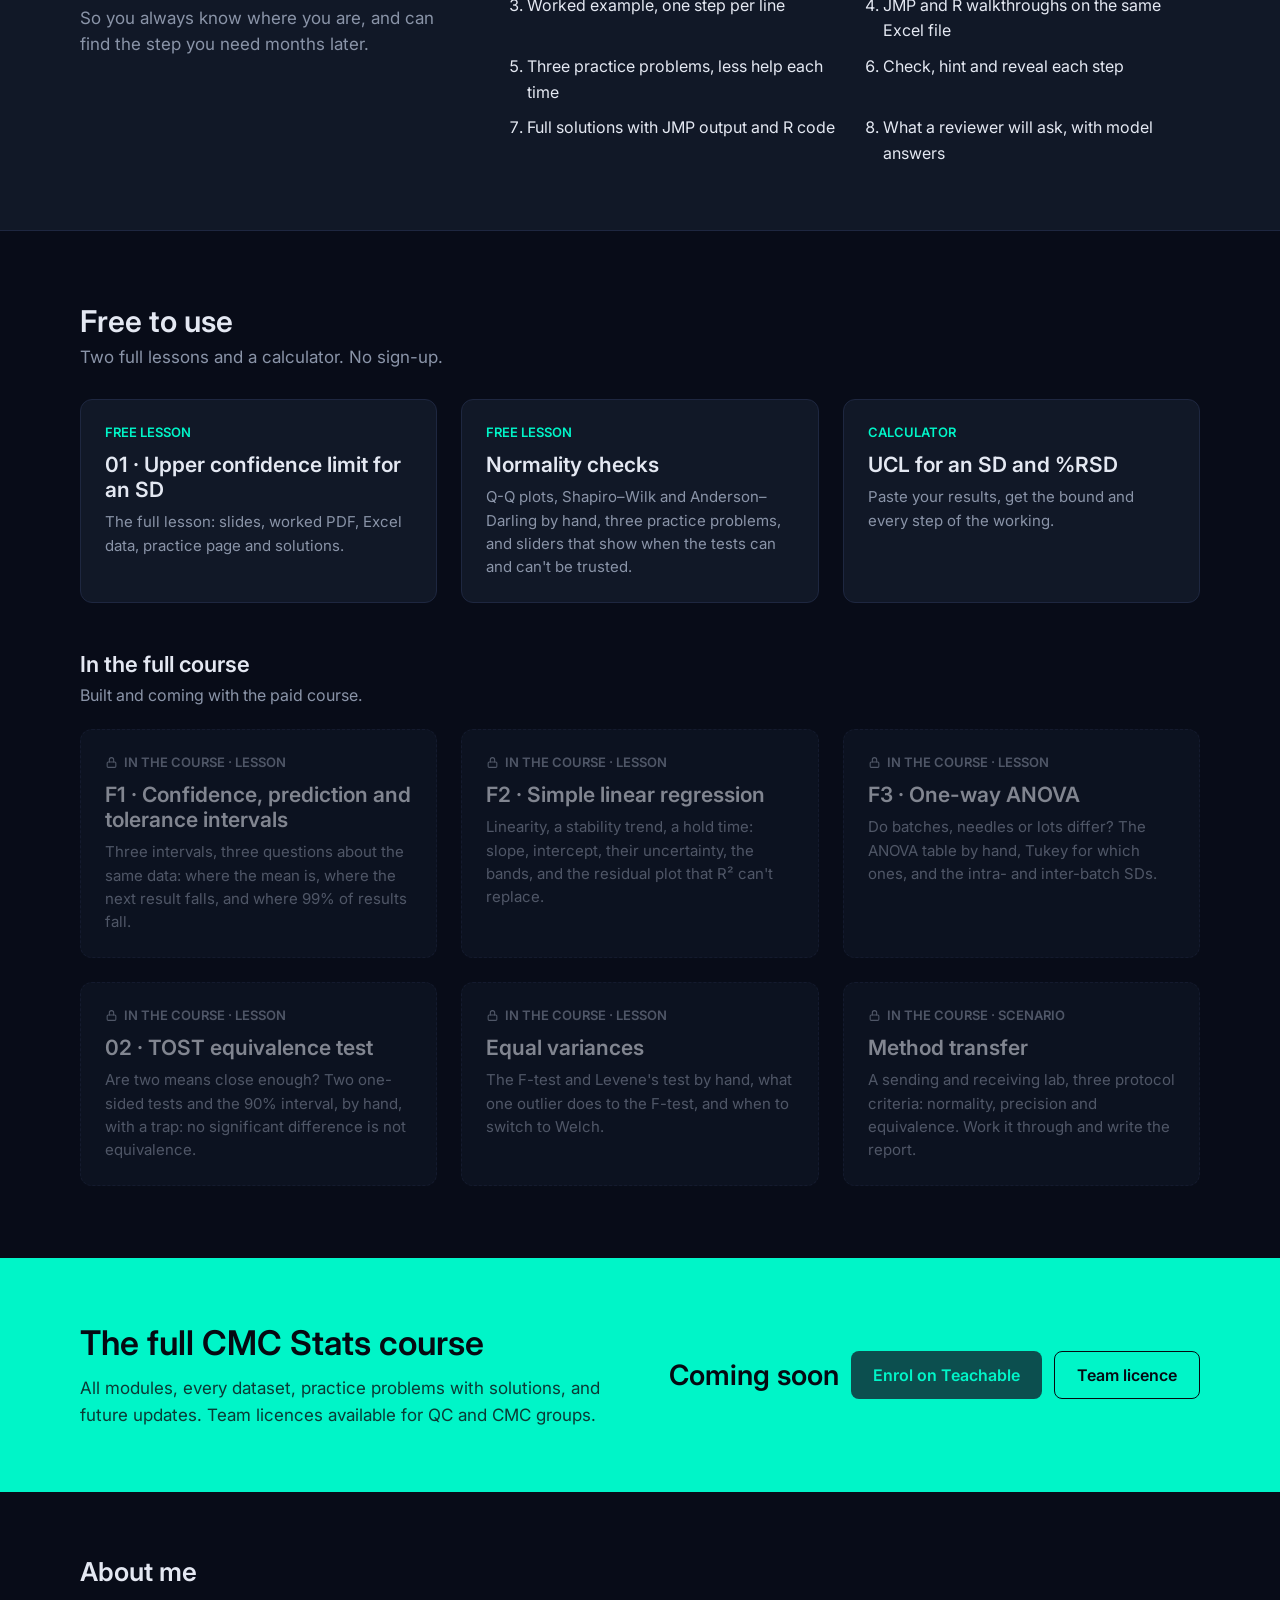
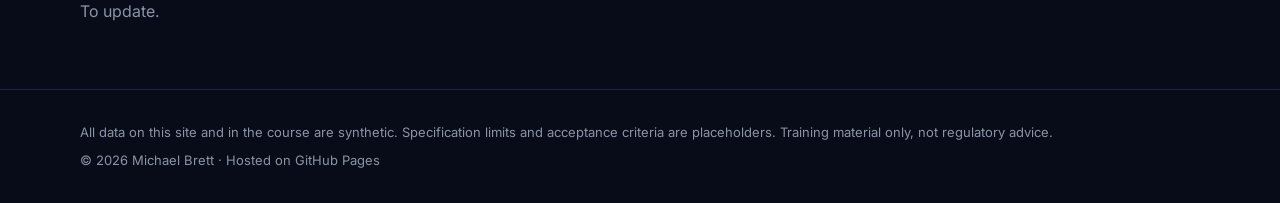
==== commit e6a9c352: "Home: add intervals, regression and ANOVA as locked course tiles Co-Authored-By: Claude Opus 5.5 <no" ====
--- a/index.html
+++ b/index.html
@@ -136,6 +136,21 @@
 <div class="course-tiles" style="display: grid; grid-template-columns: repeat(3, minmax(0, 1fr)); gap: 24px">
 <div aria-disabled="true" style="position: relative; background: var(--surface); border: 1px dashed var(--line); border-radius: 12px; padding: 24px; color: var(--ink); opacity: .55; cursor: default">
 <p style="margin: 0 0 12px; font-size: 13px; font-weight: 600; color: var(--muted)"><svg width="13" height="13" viewBox="0 0 24 24" fill="none" stroke="currentColor" stroke-width="2" stroke-linecap="round" stroke-linejoin="round" aria-hidden="true" style="vertical-align:-2px;margin-right:6px"><rect x="4" y="11" width="16" height="10" rx="2"></rect><path d="M8 11V7a4 4 0 0 1 8 0v4"></path></svg>IN THE COURSE · LESSON</p>
+<h3 style="margin: 0 0 8px; font-family: Inter, sans-serif; font-size: 21px; font-weight: 600">F1 · Confidence, prediction and tolerance intervals</h3>
+<p style="margin: 0; font-size: 15px; line-height: 1.55; color: var(--muted)">Three intervals, three questions about the same data: where the mean is, where the next result falls, and where 99% of results fall.</p>
+</div>
+<div aria-disabled="true" style="position: relative; background: var(--surface); border: 1px dashed var(--line); border-radius: 12px; padding: 24px; color: var(--ink); opacity: .55; cursor: default">
+<p style="margin: 0 0 12px; font-size: 13px; font-weight: 600; color: var(--muted)"><svg width="13" height="13" viewBox="0 0 24 24" fill="none" stroke="currentColor" stroke-width="2" stroke-linecap="round" stroke-linejoin="round" aria-hidden="true" style="vertical-align:-2px;margin-right:6px"><rect x="4" y="11" width="16" height="10" rx="2"></rect><path d="M8 11V7a4 4 0 0 1 8 0v4"></path></svg>IN THE COURSE · LESSON</p>
+<h3 style="margin: 0 0 8px; font-family: Inter, sans-serif; font-size: 21px; font-weight: 600">F2 · Simple linear regression</h3>
+<p style="margin: 0; font-size: 15px; line-height: 1.55; color: var(--muted)">Linearity, a stability trend, a hold time: slope, intercept, their uncertainty, the bands, and the residual plot that R² can't replace.</p>
+</div>
+<div aria-disabled="true" style="position: relative; background: var(--surface); border: 1px dashed var(--line); border-radius: 12px; padding: 24px; color: var(--ink); opacity: .55; cursor: default">
+<p style="margin: 0 0 12px; font-size: 13px; font-weight: 600; color: var(--muted)"><svg width="13" height="13" viewBox="0 0 24 24" fill="none" stroke="currentColor" stroke-width="2" stroke-linecap="round" stroke-linejoin="round" aria-hidden="true" style="vertical-align:-2px;margin-right:6px"><rect x="4" y="11" width="16" height="10" rx="2"></rect><path d="M8 11V7a4 4 0 0 1 8 0v4"></path></svg>IN THE COURSE · LESSON</p>
+<h3 style="margin: 0 0 8px; font-family: Inter, sans-serif; font-size: 21px; font-weight: 600">F3 · One-way ANOVA</h3>
+<p style="margin: 0; font-size: 15px; line-height: 1.55; color: var(--muted)">Do batches, needles or lots differ? The ANOVA table by hand, Tukey for which ones, and the intra- and inter-batch SDs.</p>
+</div>
+<div aria-disabled="true" style="position: relative; background: var(--surface); border: 1px dashed var(--line); border-radius: 12px; padding: 24px; color: var(--ink); opacity: .55; cursor: default">
+<p style="margin: 0 0 12px; font-size: 13px; font-weight: 600; color: var(--muted)"><svg width="13" height="13" viewBox="0 0 24 24" fill="none" stroke="currentColor" stroke-width="2" stroke-linecap="round" stroke-linejoin="round" aria-hidden="true" style="vertical-align:-2px;margin-right:6px"><rect x="4" y="11" width="16" height="10" rx="2"></rect><path d="M8 11V7a4 4 0 0 1 8 0v4"></path></svg>IN THE COURSE · LESSON</p>
 <h3 style="margin: 0 0 8px; font-family: Inter, sans-serif; font-size: 21px; font-weight: 600">02 · TOST equivalence test</h3>
 <p style="margin: 0; font-size: 15px; line-height: 1.55; color: var(--muted)">Are two means close enough? Two one-sided tests and the 90% interval, by hand, with a trap: no significant difference is not equivalence.</p>
 </div>
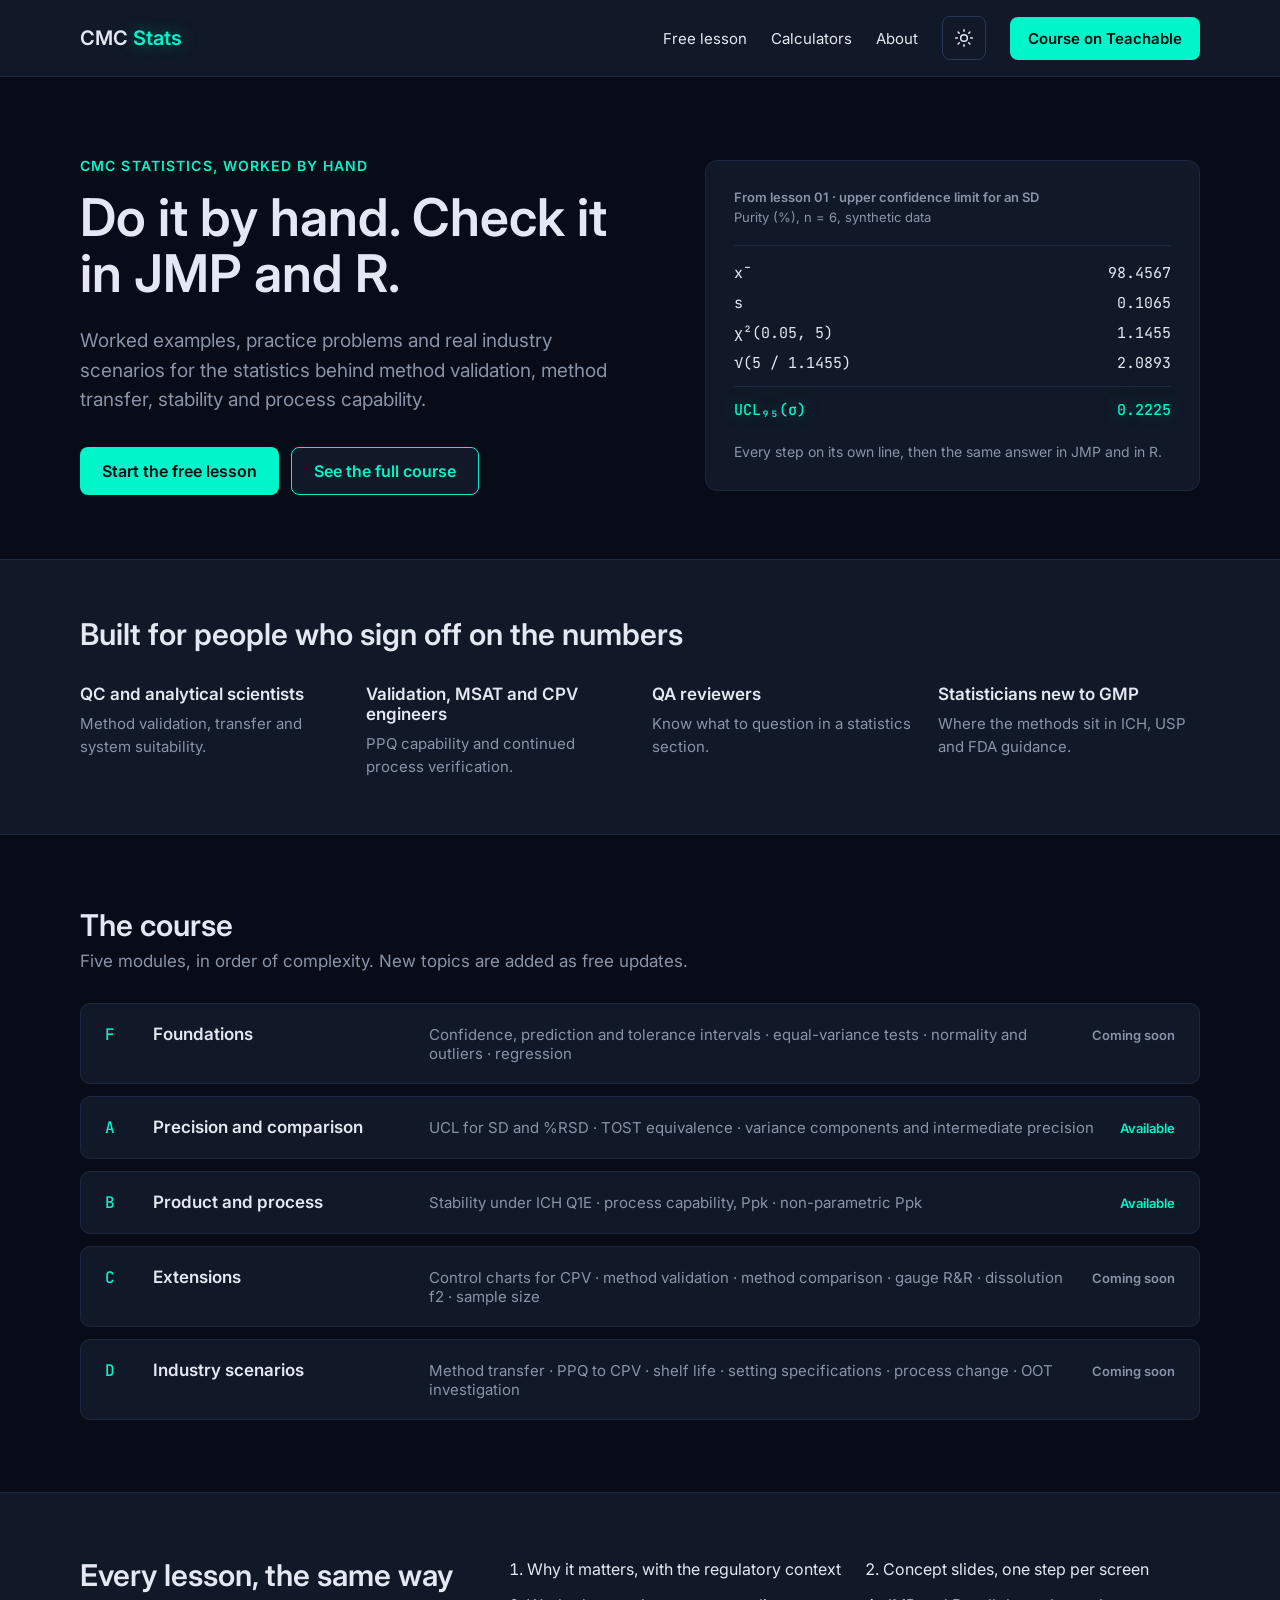
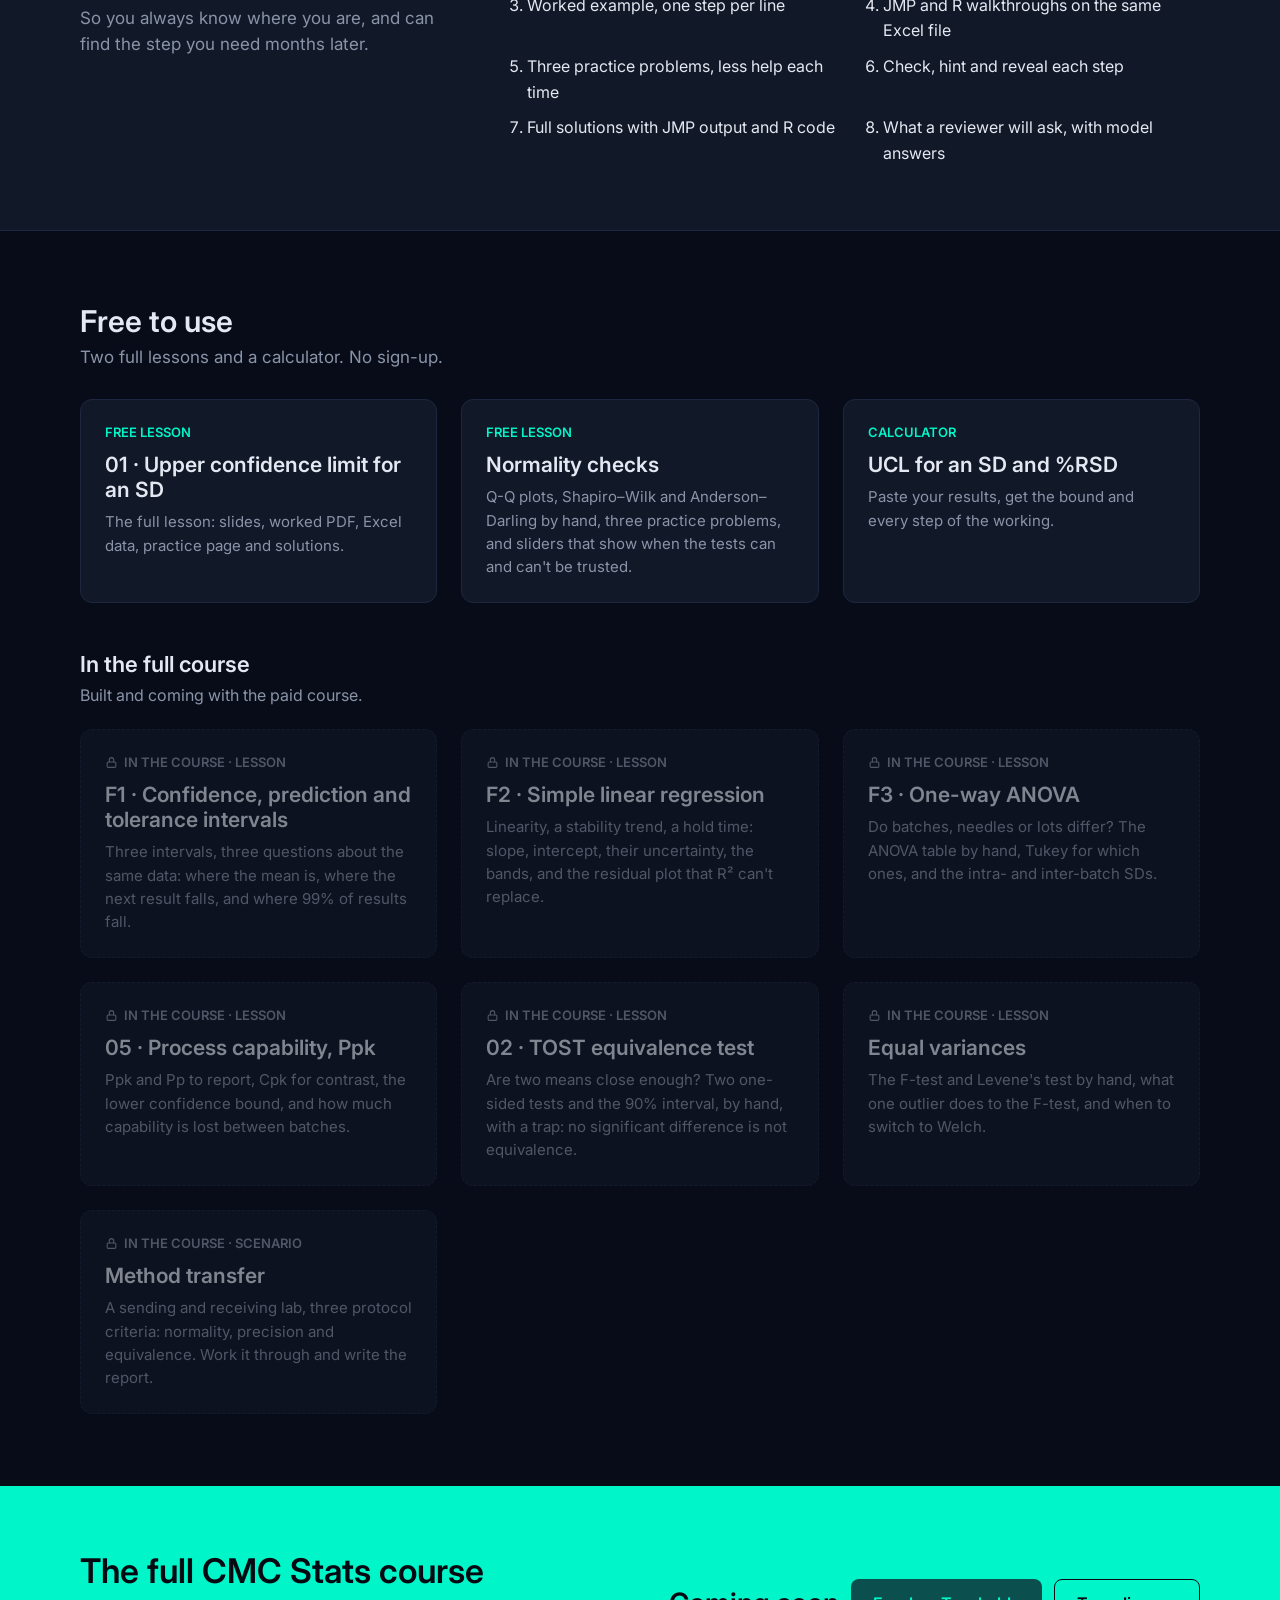
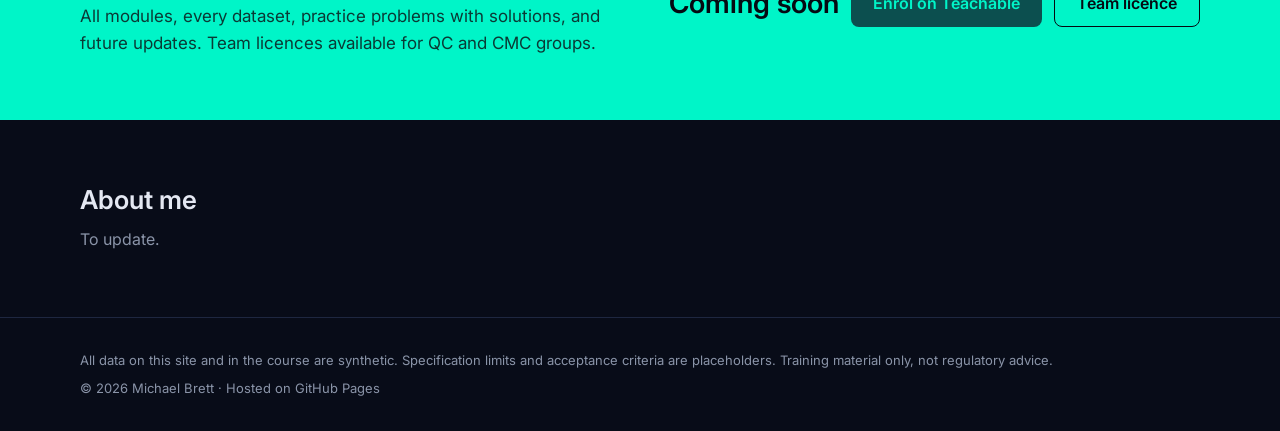
==== commit aa93d80f: "Home: add capability practice as a locked course tile Co-Authored-By: Claude Opus 5.5 <noreply@anthr" ====
--- a/index.html
+++ b/index.html
@@ -151,6 +151,11 @@
 </div>
 <div aria-disabled="true" style="position: relative; background: var(--surface); border: 1px dashed var(--line); border-radius: 12px; padding: 24px; color: var(--ink); opacity: .55; cursor: default">
 <p style="margin: 0 0 12px; font-size: 13px; font-weight: 600; color: var(--muted)"><svg width="13" height="13" viewBox="0 0 24 24" fill="none" stroke="currentColor" stroke-width="2" stroke-linecap="round" stroke-linejoin="round" aria-hidden="true" style="vertical-align:-2px;margin-right:6px"><rect x="4" y="11" width="16" height="10" rx="2"></rect><path d="M8 11V7a4 4 0 0 1 8 0v4"></path></svg>IN THE COURSE · LESSON</p>
+<h3 style="margin: 0 0 8px; font-family: Inter, sans-serif; font-size: 21px; font-weight: 600">05 · Process capability, Ppk</h3>
+<p style="margin: 0; font-size: 15px; line-height: 1.55; color: var(--muted)">Ppk and Pp to report, Cpk for contrast, the lower confidence bound, and how much capability is lost between batches.</p>
+</div>
+<div aria-disabled="true" style="position: relative; background: var(--surface); border: 1px dashed var(--line); border-radius: 12px; padding: 24px; color: var(--ink); opacity: .55; cursor: default">
+<p style="margin: 0 0 12px; font-size: 13px; font-weight: 600; color: var(--muted)"><svg width="13" height="13" viewBox="0 0 24 24" fill="none" stroke="currentColor" stroke-width="2" stroke-linecap="round" stroke-linejoin="round" aria-hidden="true" style="vertical-align:-2px;margin-right:6px"><rect x="4" y="11" width="16" height="10" rx="2"></rect><path d="M8 11V7a4 4 0 0 1 8 0v4"></path></svg>IN THE COURSE · LESSON</p>
 <h3 style="margin: 0 0 8px; font-family: Inter, sans-serif; font-size: 21px; font-weight: 600">02 · TOST equivalence test</h3>
 <p style="margin: 0; font-size: 15px; line-height: 1.55; color: var(--muted)">Are two means close enough? Two one-sided tests and the 90% interval, by hand, with a trap: no significant difference is not equivalence.</p>
 </div>
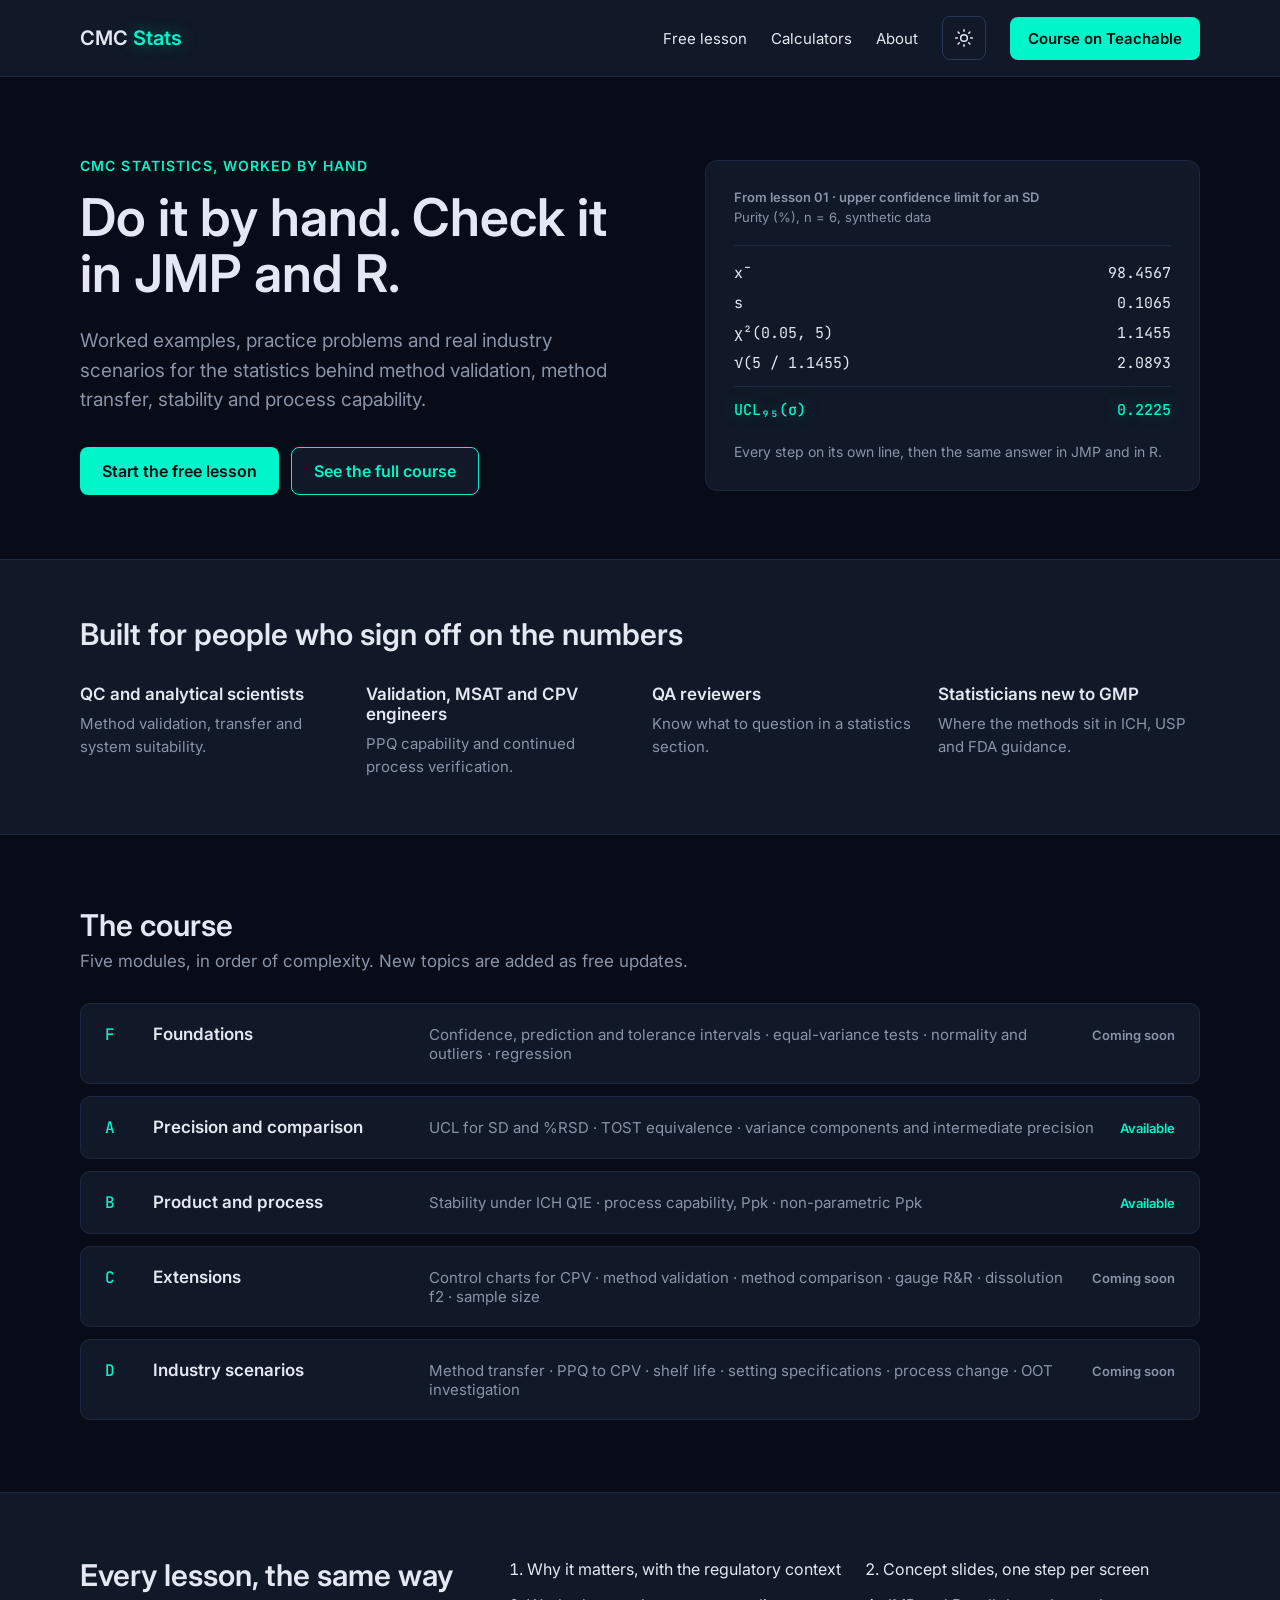
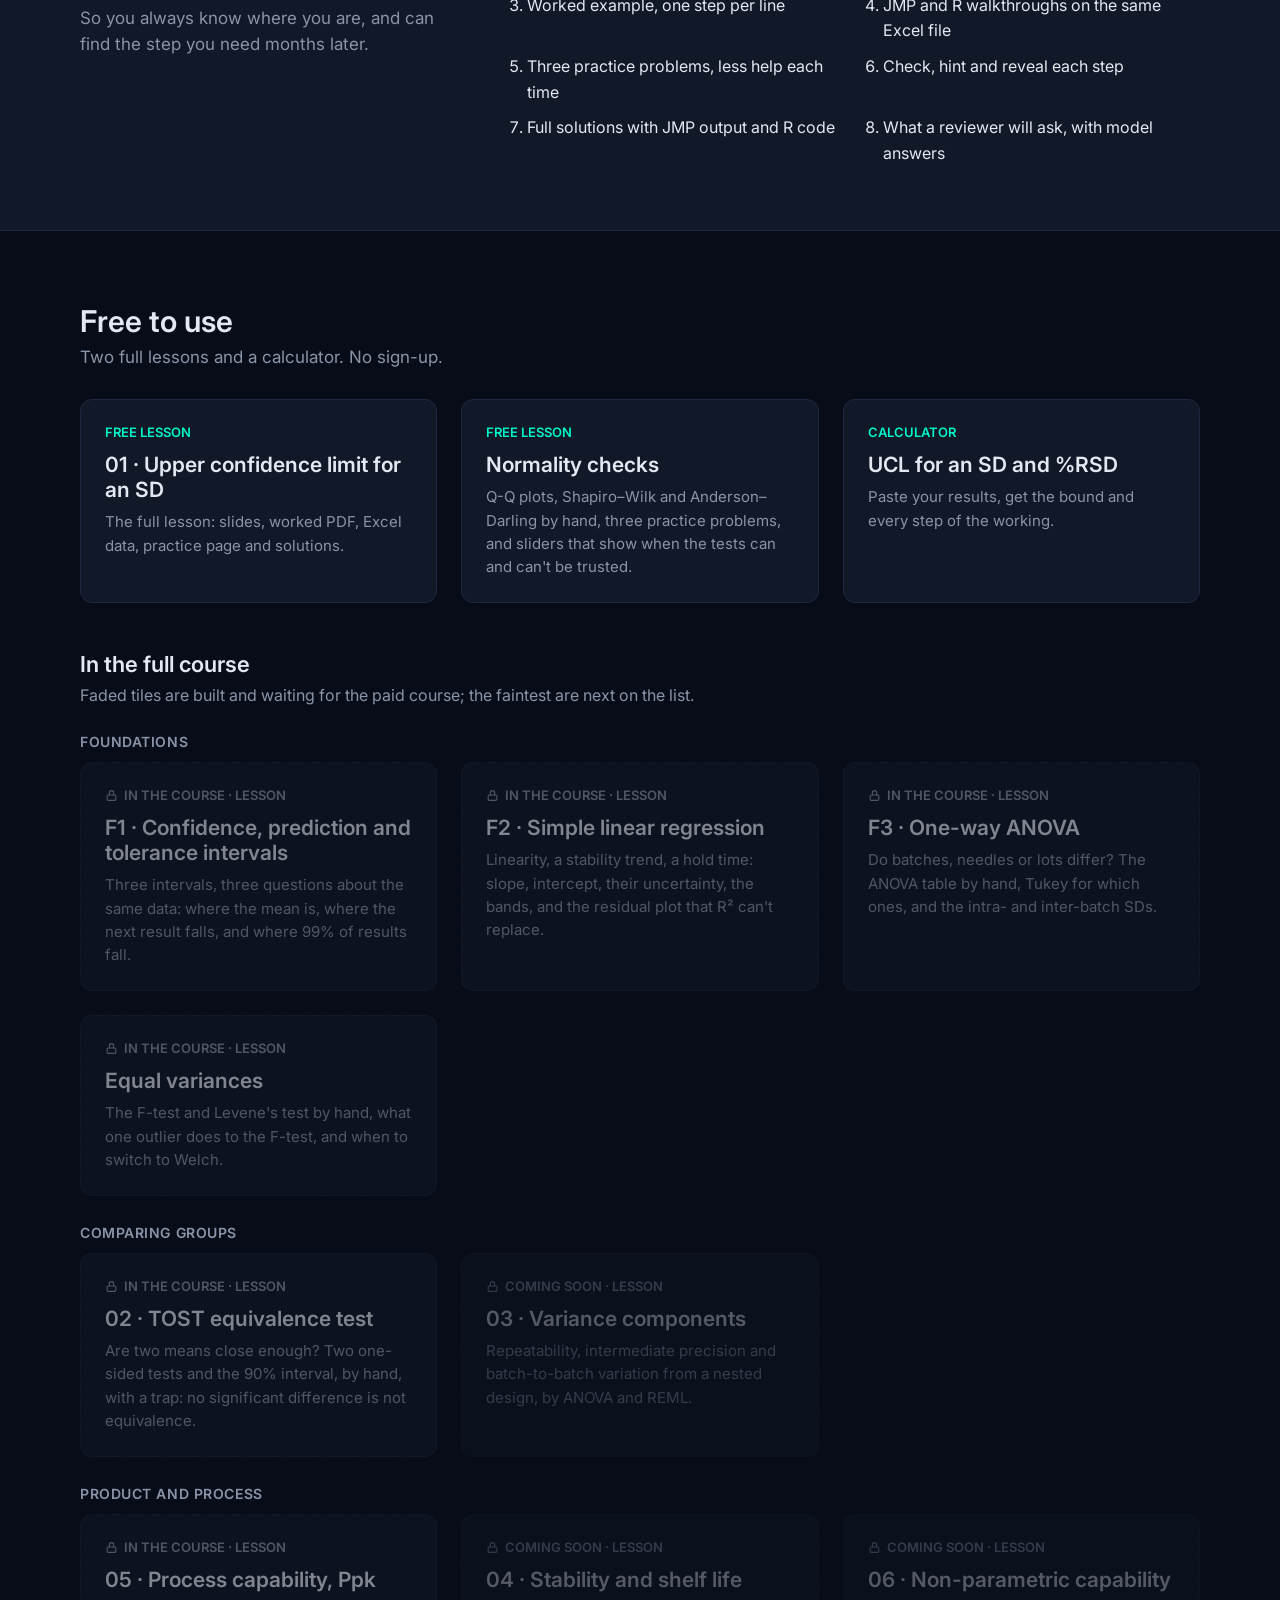
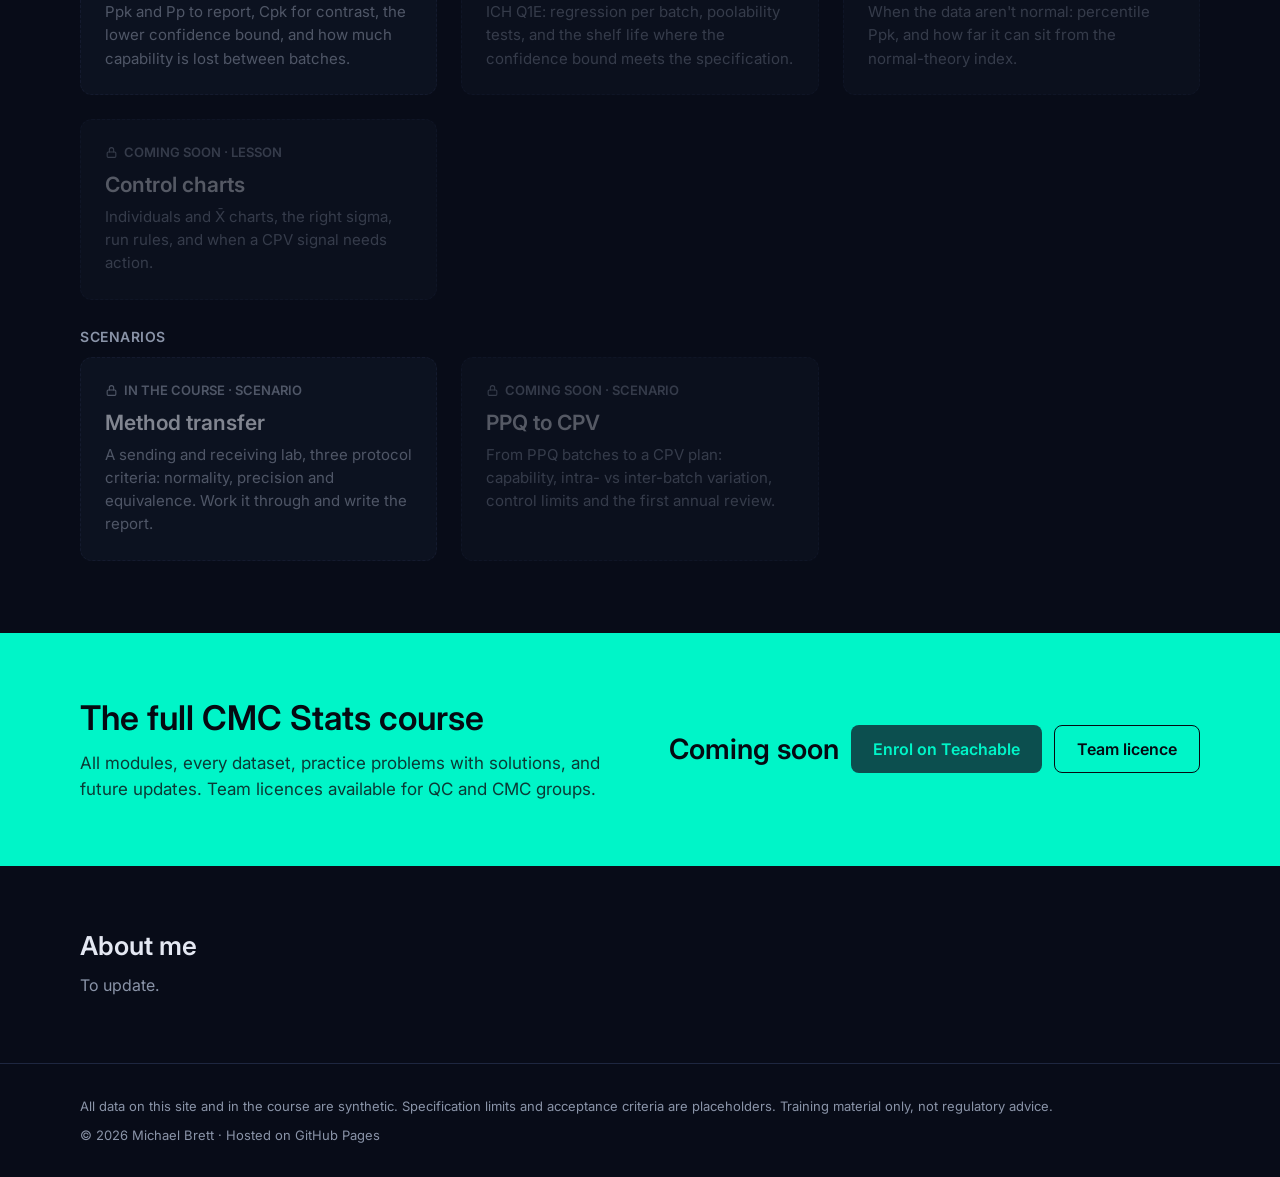
==== commit 881283bc: "Home: group course tiles by module and add coming-soon topics Co-Authored-By: Claude Opus 5.5 <norep" ====
--- a/index.html
+++ b/index.html
@@ -132,7 +132,8 @@
 </div>
 
 <h3 style="margin: 48px 0 8px; font-family: Inter, sans-serif; font-weight: 600; font-size: 22px">In the full course</h3>
-<p style="margin: 0 0 24px; font-size: 16px; color: var(--muted)">Built and coming with the paid course.</p>
+<p style="margin: 0 0 24px; font-size: 16px; color: var(--muted)">Faded tiles are built and waiting for the paid course; the faintest are next on the list.</p>
+<h4 style="margin: 28px 0 12px; font-size: 14px; font-weight: 600; letter-spacing: .04em; text-transform: uppercase; color: var(--muted)">Foundations</h4>
 <div class="course-tiles" style="display: grid; grid-template-columns: repeat(3, minmax(0, 1fr)); gap: 24px">
 <div aria-disabled="true" style="position: relative; background: var(--surface); border: 1px dashed var(--line); border-radius: 12px; padding: 24px; color: var(--ink); opacity: .55; cursor: default">
 <p style="margin: 0 0 12px; font-size: 13px; font-weight: 600; color: var(--muted)"><svg width="13" height="13" viewBox="0 0 24 24" fill="none" stroke="currentColor" stroke-width="2" stroke-linecap="round" stroke-linejoin="round" aria-hidden="true" style="vertical-align:-2px;margin-right:6px"><rect x="4" y="11" width="16" height="10" rx="2"></rect><path d="M8 11V7a4 4 0 0 1 8 0v4"></path></svg>IN THE COURSE · LESSON</p>
@@ -151,23 +152,57 @@
 </div>
 <div aria-disabled="true" style="position: relative; background: var(--surface); border: 1px dashed var(--line); border-radius: 12px; padding: 24px; color: var(--ink); opacity: .55; cursor: default">
 <p style="margin: 0 0 12px; font-size: 13px; font-weight: 600; color: var(--muted)"><svg width="13" height="13" viewBox="0 0 24 24" fill="none" stroke="currentColor" stroke-width="2" stroke-linecap="round" stroke-linejoin="round" aria-hidden="true" style="vertical-align:-2px;margin-right:6px"><rect x="4" y="11" width="16" height="10" rx="2"></rect><path d="M8 11V7a4 4 0 0 1 8 0v4"></path></svg>IN THE COURSE · LESSON</p>
+<h3 style="margin: 0 0 8px; font-family: Inter, sans-serif; font-size: 21px; font-weight: 600">Equal variances</h3>
+<p style="margin: 0; font-size: 15px; line-height: 1.55; color: var(--muted)">The F-test and Levene's test by hand, what one outlier does to the F-test, and when to switch to Welch.</p>
+</div>
+</div>
+<h4 style="margin: 28px 0 12px; font-size: 14px; font-weight: 600; letter-spacing: .04em; text-transform: uppercase; color: var(--muted)">Comparing groups</h4>
+<div class="course-tiles" style="display: grid; grid-template-columns: repeat(3, minmax(0, 1fr)); gap: 24px">
+<div aria-disabled="true" style="position: relative; background: var(--surface); border: 1px dashed var(--line); border-radius: 12px; padding: 24px; color: var(--ink); opacity: .55; cursor: default">
+<p style="margin: 0 0 12px; font-size: 13px; font-weight: 600; color: var(--muted)"><svg width="13" height="13" viewBox="0 0 24 24" fill="none" stroke="currentColor" stroke-width="2" stroke-linecap="round" stroke-linejoin="round" aria-hidden="true" style="vertical-align:-2px;margin-right:6px"><rect x="4" y="11" width="16" height="10" rx="2"></rect><path d="M8 11V7a4 4 0 0 1 8 0v4"></path></svg>IN THE COURSE · LESSON</p>
+<h3 style="margin: 0 0 8px; font-family: Inter, sans-serif; font-size: 21px; font-weight: 600">02 · TOST equivalence test</h3>
+<p style="margin: 0; font-size: 15px; line-height: 1.55; color: var(--muted)">Are two means close enough? Two one-sided tests and the 90% interval, by hand, with a trap: no significant difference is not equivalence.</p>
+</div>
+<div aria-disabled="true" style="position: relative; background: var(--surface); border: 1px dashed var(--line); border-radius: 12px; padding: 24px; color: var(--ink); opacity: .35; cursor: default">
+<p style="margin: 0 0 12px; font-size: 13px; font-weight: 600; color: var(--muted)"><svg width="13" height="13" viewBox="0 0 24 24" fill="none" stroke="currentColor" stroke-width="2" stroke-linecap="round" stroke-linejoin="round" aria-hidden="true" style="vertical-align:-2px;margin-right:6px"><rect x="4" y="11" width="16" height="10" rx="2"></rect><path d="M8 11V7a4 4 0 0 1 8 0v4"></path></svg>COMING SOON · LESSON</p>
+<h3 style="margin: 0 0 8px; font-family: Inter, sans-serif; font-size: 21px; font-weight: 600">03 · Variance components</h3>
+<p style="margin: 0; font-size: 15px; line-height: 1.55; color: var(--muted)">Repeatability, intermediate precision and batch-to-batch variation from a nested design, by ANOVA and REML.</p>
+</div>
+</div>
+<h4 style="margin: 28px 0 12px; font-size: 14px; font-weight: 600; letter-spacing: .04em; text-transform: uppercase; color: var(--muted)">Product and process</h4>
+<div class="course-tiles" style="display: grid; grid-template-columns: repeat(3, minmax(0, 1fr)); gap: 24px">
+<div aria-disabled="true" style="position: relative; background: var(--surface); border: 1px dashed var(--line); border-radius: 12px; padding: 24px; color: var(--ink); opacity: .55; cursor: default">
+<p style="margin: 0 0 12px; font-size: 13px; font-weight: 600; color: var(--muted)"><svg width="13" height="13" viewBox="0 0 24 24" fill="none" stroke="currentColor" stroke-width="2" stroke-linecap="round" stroke-linejoin="round" aria-hidden="true" style="vertical-align:-2px;margin-right:6px"><rect x="4" y="11" width="16" height="10" rx="2"></rect><path d="M8 11V7a4 4 0 0 1 8 0v4"></path></svg>IN THE COURSE · LESSON</p>
 <h3 style="margin: 0 0 8px; font-family: Inter, sans-serif; font-size: 21px; font-weight: 600">05 · Process capability, Ppk</h3>
 <p style="margin: 0; font-size: 15px; line-height: 1.55; color: var(--muted)">Ppk and Pp to report, Cpk for contrast, the lower confidence bound, and how much capability is lost between batches.</p>
 </div>
-<div aria-disabled="true" style="position: relative; background: var(--surface); border: 1px dashed var(--line); border-radius: 12px; padding: 24px; color: var(--ink); opacity: .55; cursor: default">
-<p style="margin: 0 0 12px; font-size: 13px; font-weight: 600; color: var(--muted)"><svg width="13" height="13" viewBox="0 0 24 24" fill="none" stroke="currentColor" stroke-width="2" stroke-linecap="round" stroke-linejoin="round" aria-hidden="true" style="vertical-align:-2px;margin-right:6px"><rect x="4" y="11" width="16" height="10" rx="2"></rect><path d="M8 11V7a4 4 0 0 1 8 0v4"></path></svg>IN THE COURSE · LESSON</p>
-<h3 style="margin: 0 0 8px; font-family: Inter, sans-serif; font-size: 21px; font-weight: 600">02 · TOST equivalence test</h3>
-<p style="margin: 0; font-size: 15px; line-height: 1.55; color: var(--muted)">Are two means close enough? Two one-sided tests and the 90% interval, by hand, with a trap: no significant difference is not equivalence.</p>
-</div>
-<div aria-disabled="true" style="position: relative; background: var(--surface); border: 1px dashed var(--line); border-radius: 12px; padding: 24px; color: var(--ink); opacity: .55; cursor: default">
-<p style="margin: 0 0 12px; font-size: 13px; font-weight: 600; color: var(--muted)"><svg width="13" height="13" viewBox="0 0 24 24" fill="none" stroke="currentColor" stroke-width="2" stroke-linecap="round" stroke-linejoin="round" aria-hidden="true" style="vertical-align:-2px;margin-right:6px"><rect x="4" y="11" width="16" height="10" rx="2"></rect><path d="M8 11V7a4 4 0 0 1 8 0v4"></path></svg>IN THE COURSE · LESSON</p>
-<h3 style="margin: 0 0 8px; font-family: Inter, sans-serif; font-size: 21px; font-weight: 600">Equal variances</h3>
-<p style="margin: 0; font-size: 15px; line-height: 1.55; color: var(--muted)">The F-test and Levene's test by hand, what one outlier does to the F-test, and when to switch to Welch.</p>
-</div>
+<div aria-disabled="true" style="position: relative; background: var(--surface); border: 1px dashed var(--line); border-radius: 12px; padding: 24px; color: var(--ink); opacity: .35; cursor: default">
+<p style="margin: 0 0 12px; font-size: 13px; font-weight: 600; color: var(--muted)"><svg width="13" height="13" viewBox="0 0 24 24" fill="none" stroke="currentColor" stroke-width="2" stroke-linecap="round" stroke-linejoin="round" aria-hidden="true" style="vertical-align:-2px;margin-right:6px"><rect x="4" y="11" width="16" height="10" rx="2"></rect><path d="M8 11V7a4 4 0 0 1 8 0v4"></path></svg>COMING SOON · LESSON</p>
+<h3 style="margin: 0 0 8px; font-family: Inter, sans-serif; font-size: 21px; font-weight: 600">04 · Stability and shelf life</h3>
+<p style="margin: 0; font-size: 15px; line-height: 1.55; color: var(--muted)">ICH Q1E: regression per batch, poolability tests, and the shelf life where the confidence bound meets the specification.</p>
+</div>
+<div aria-disabled="true" style="position: relative; background: var(--surface); border: 1px dashed var(--line); border-radius: 12px; padding: 24px; color: var(--ink); opacity: .35; cursor: default">
+<p style="margin: 0 0 12px; font-size: 13px; font-weight: 600; color: var(--muted)"><svg width="13" height="13" viewBox="0 0 24 24" fill="none" stroke="currentColor" stroke-width="2" stroke-linecap="round" stroke-linejoin="round" aria-hidden="true" style="vertical-align:-2px;margin-right:6px"><rect x="4" y="11" width="16" height="10" rx="2"></rect><path d="M8 11V7a4 4 0 0 1 8 0v4"></path></svg>COMING SOON · LESSON</p>
+<h3 style="margin: 0 0 8px; font-family: Inter, sans-serif; font-size: 21px; font-weight: 600">06 · Non-parametric capability</h3>
+<p style="margin: 0; font-size: 15px; line-height: 1.55; color: var(--muted)">When the data aren't normal: percentile Ppk, and how far it can sit from the normal-theory index.</p>
+</div>
+<div aria-disabled="true" style="position: relative; background: var(--surface); border: 1px dashed var(--line); border-radius: 12px; padding: 24px; color: var(--ink); opacity: .35; cursor: default">
+<p style="margin: 0 0 12px; font-size: 13px; font-weight: 600; color: var(--muted)"><svg width="13" height="13" viewBox="0 0 24 24" fill="none" stroke="currentColor" stroke-width="2" stroke-linecap="round" stroke-linejoin="round" aria-hidden="true" style="vertical-align:-2px;margin-right:6px"><rect x="4" y="11" width="16" height="10" rx="2"></rect><path d="M8 11V7a4 4 0 0 1 8 0v4"></path></svg>COMING SOON · LESSON</p>
+<h3 style="margin: 0 0 8px; font-family: Inter, sans-serif; font-size: 21px; font-weight: 600">Control charts</h3>
+<p style="margin: 0; font-size: 15px; line-height: 1.55; color: var(--muted)">Individuals and X̄ charts, the right sigma, run rules, and when a CPV signal needs action.</p>
+</div>
+</div>
+<h4 style="margin: 28px 0 12px; font-size: 14px; font-weight: 600; letter-spacing: .04em; text-transform: uppercase; color: var(--muted)">Scenarios</h4>
+<div class="course-tiles" style="display: grid; grid-template-columns: repeat(3, minmax(0, 1fr)); gap: 24px">
 <div aria-disabled="true" style="position: relative; background: var(--surface); border: 1px dashed var(--line); border-radius: 12px; padding: 24px; color: var(--ink); opacity: .55; cursor: default">
 <p style="margin: 0 0 12px; font-size: 13px; font-weight: 600; color: var(--muted)"><svg width="13" height="13" viewBox="0 0 24 24" fill="none" stroke="currentColor" stroke-width="2" stroke-linecap="round" stroke-linejoin="round" aria-hidden="true" style="vertical-align:-2px;margin-right:6px"><rect x="4" y="11" width="16" height="10" rx="2"></rect><path d="M8 11V7a4 4 0 0 1 8 0v4"></path></svg>IN THE COURSE · SCENARIO</p>
 <h3 style="margin: 0 0 8px; font-family: Inter, sans-serif; font-size: 21px; font-weight: 600">Method transfer</h3>
 <p style="margin: 0; font-size: 15px; line-height: 1.55; color: var(--muted)">A sending and receiving lab, three protocol criteria: normality, precision and equivalence. Work it through and write the report.</p>
+</div>
+<div aria-disabled="true" style="position: relative; background: var(--surface); border: 1px dashed var(--line); border-radius: 12px; padding: 24px; color: var(--ink); opacity: .35; cursor: default">
+<p style="margin: 0 0 12px; font-size: 13px; font-weight: 600; color: var(--muted)"><svg width="13" height="13" viewBox="0 0 24 24" fill="none" stroke="currentColor" stroke-width="2" stroke-linecap="round" stroke-linejoin="round" aria-hidden="true" style="vertical-align:-2px;margin-right:6px"><rect x="4" y="11" width="16" height="10" rx="2"></rect><path d="M8 11V7a4 4 0 0 1 8 0v4"></path></svg>COMING SOON · SCENARIO</p>
+<h3 style="margin: 0 0 8px; font-family: Inter, sans-serif; font-size: 21px; font-weight: 600">PPQ to CPV</h3>
+<p style="margin: 0; font-size: 15px; line-height: 1.55; color: var(--muted)">From PPQ batches to a CPV plan: capability, intra- vs inter-batch variation, control limits and the first annual review.</p>
 </div>
 </div>
 </section>
